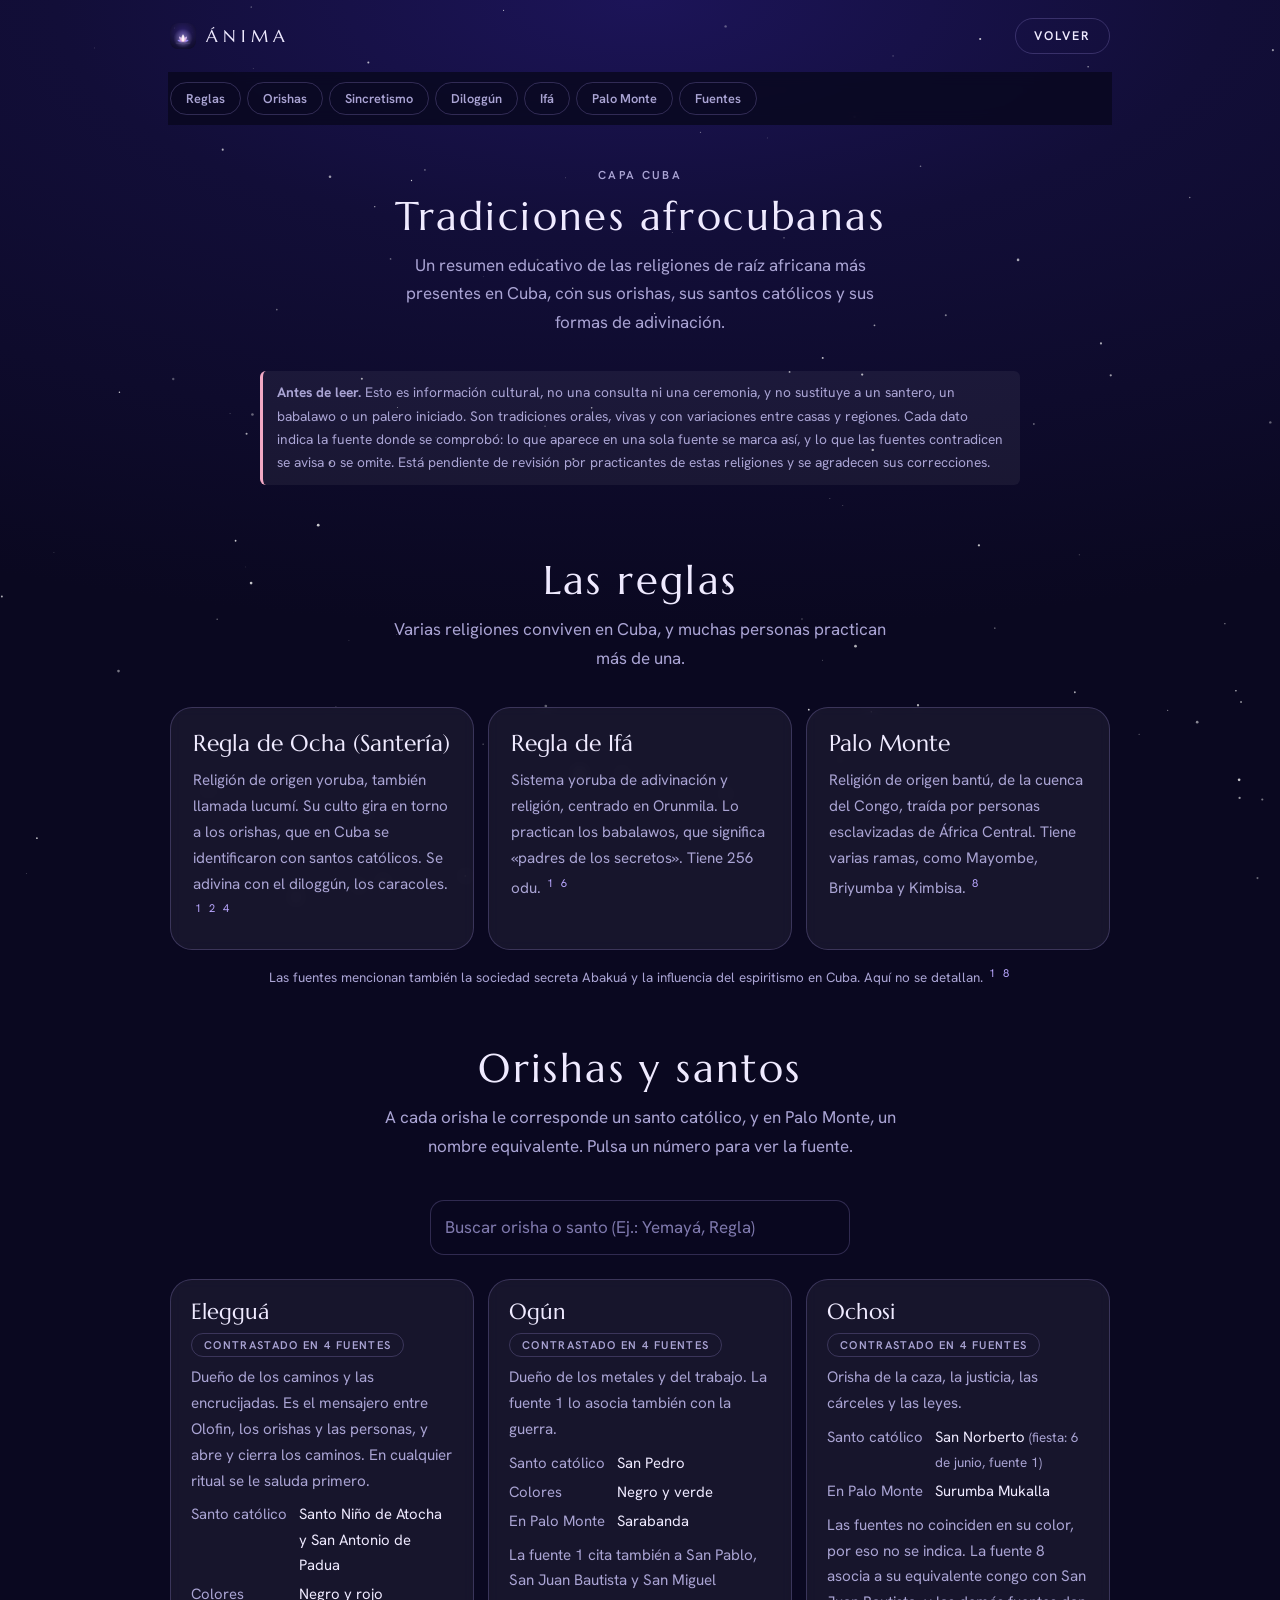
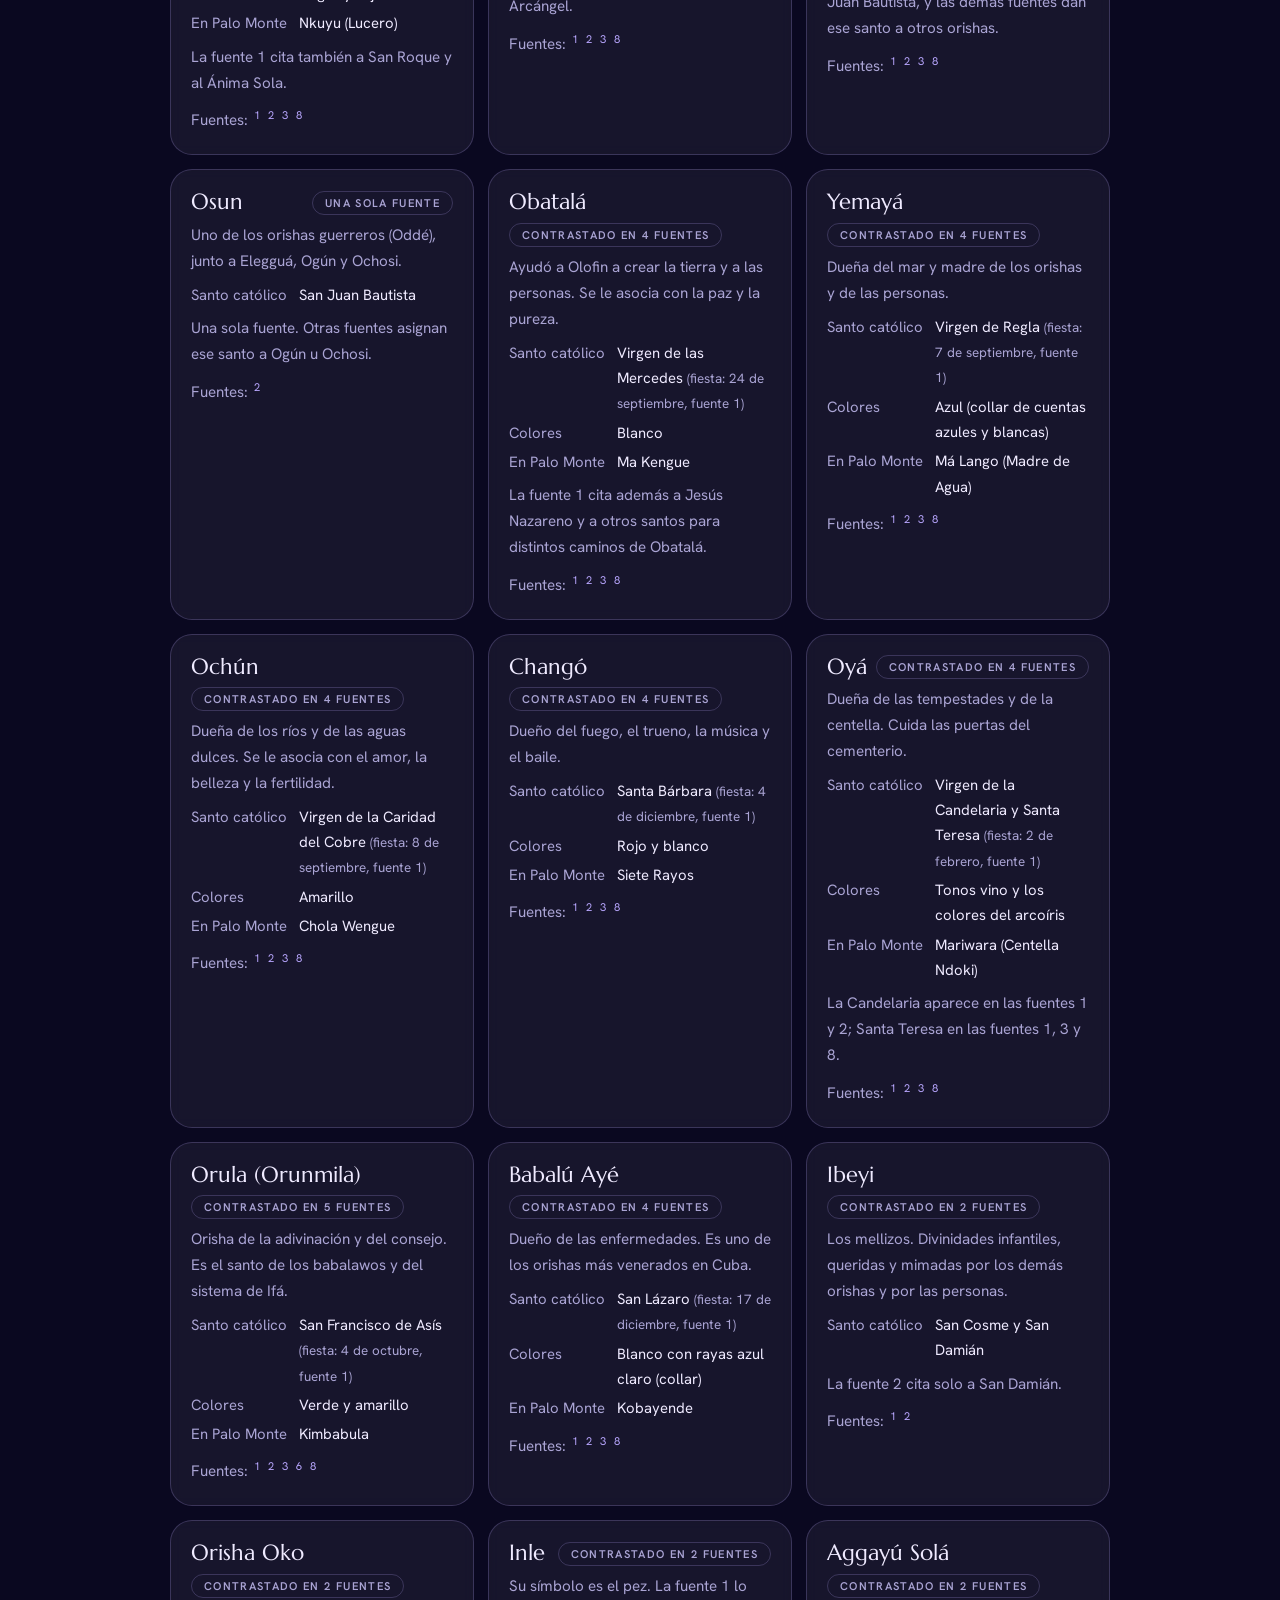
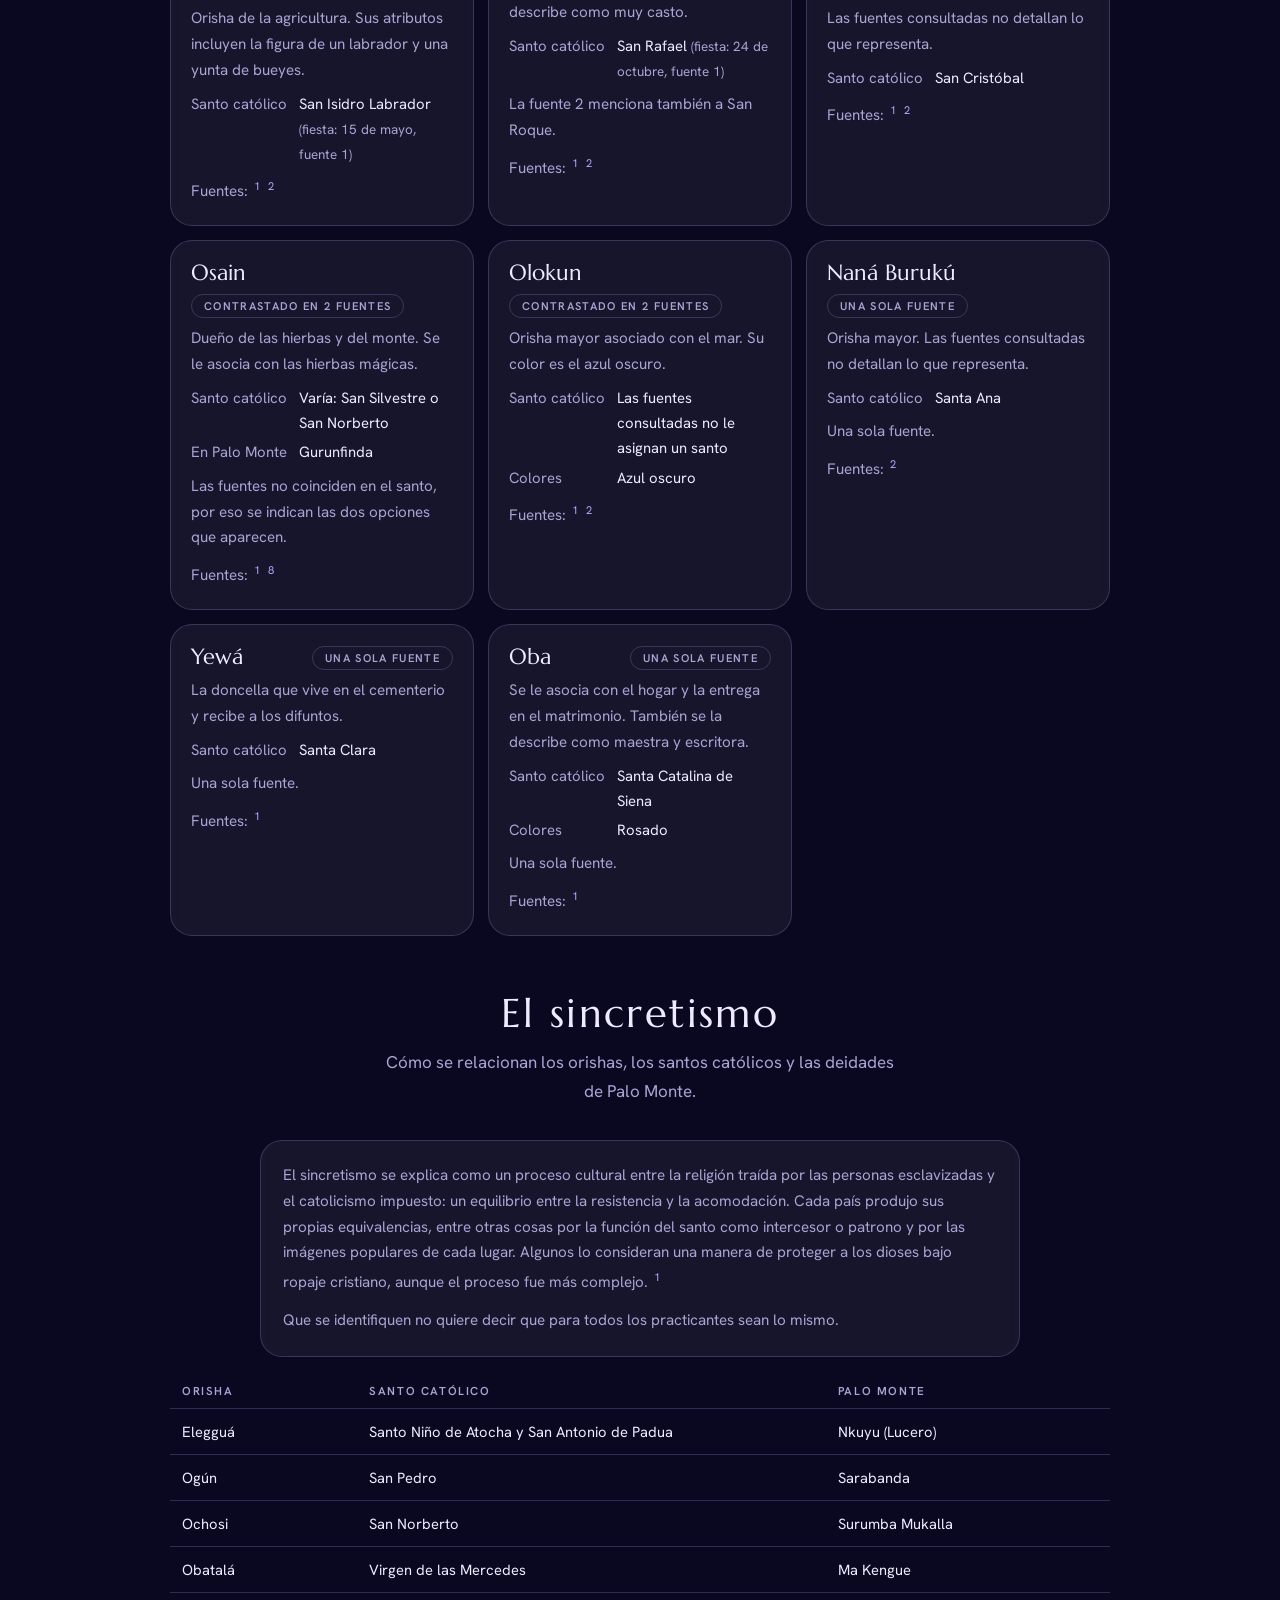
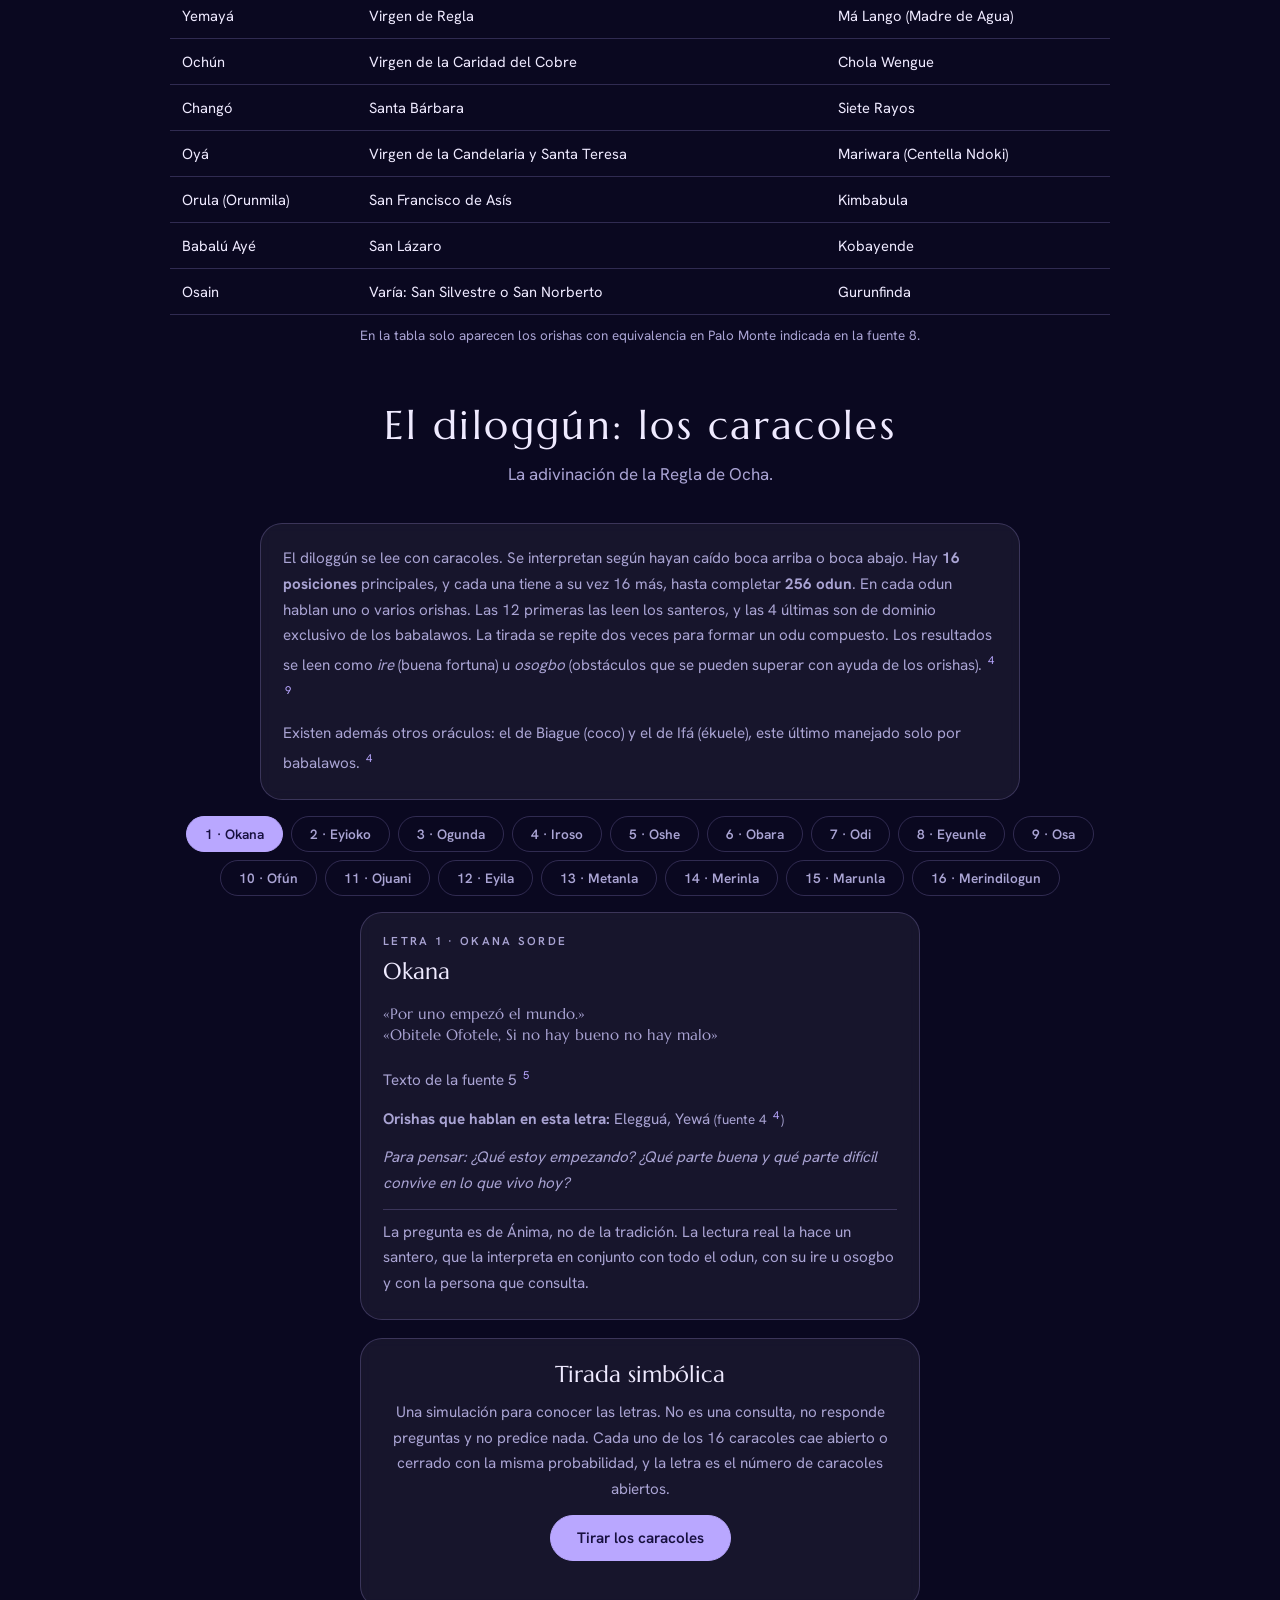
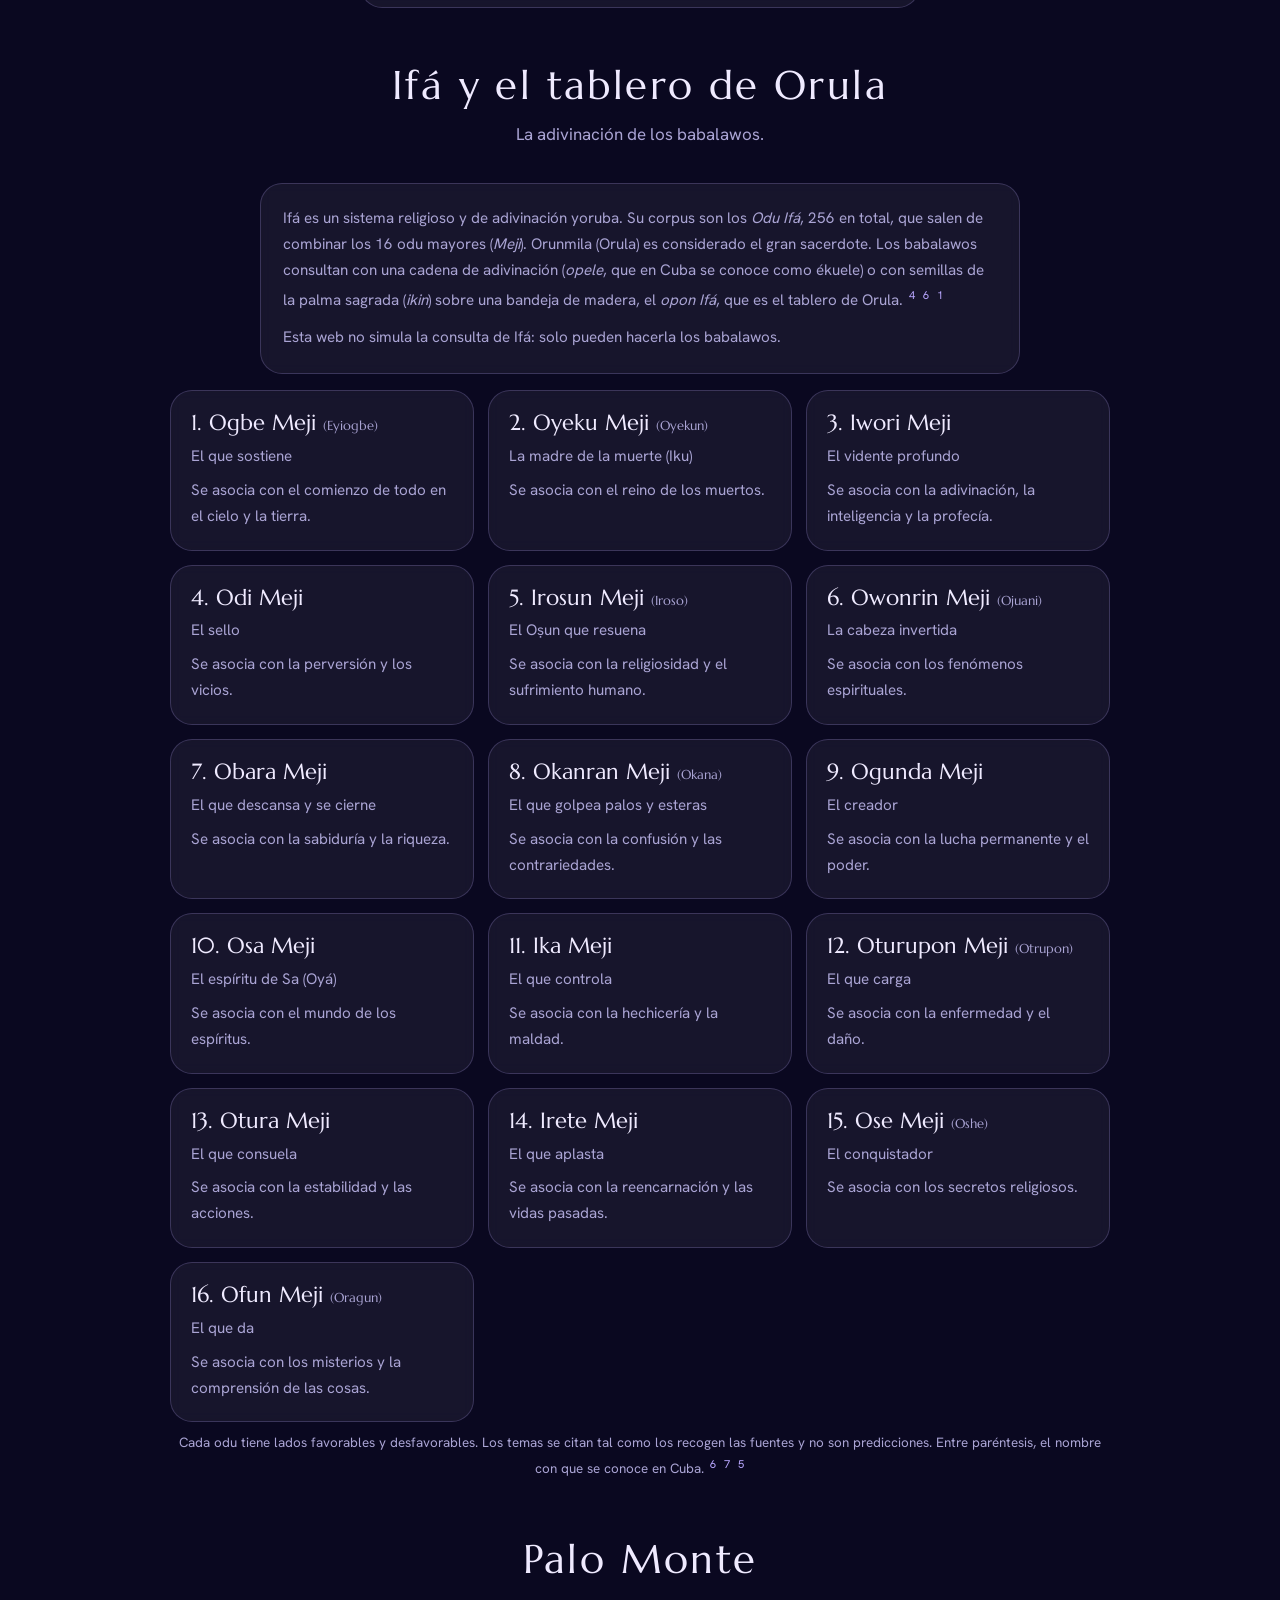
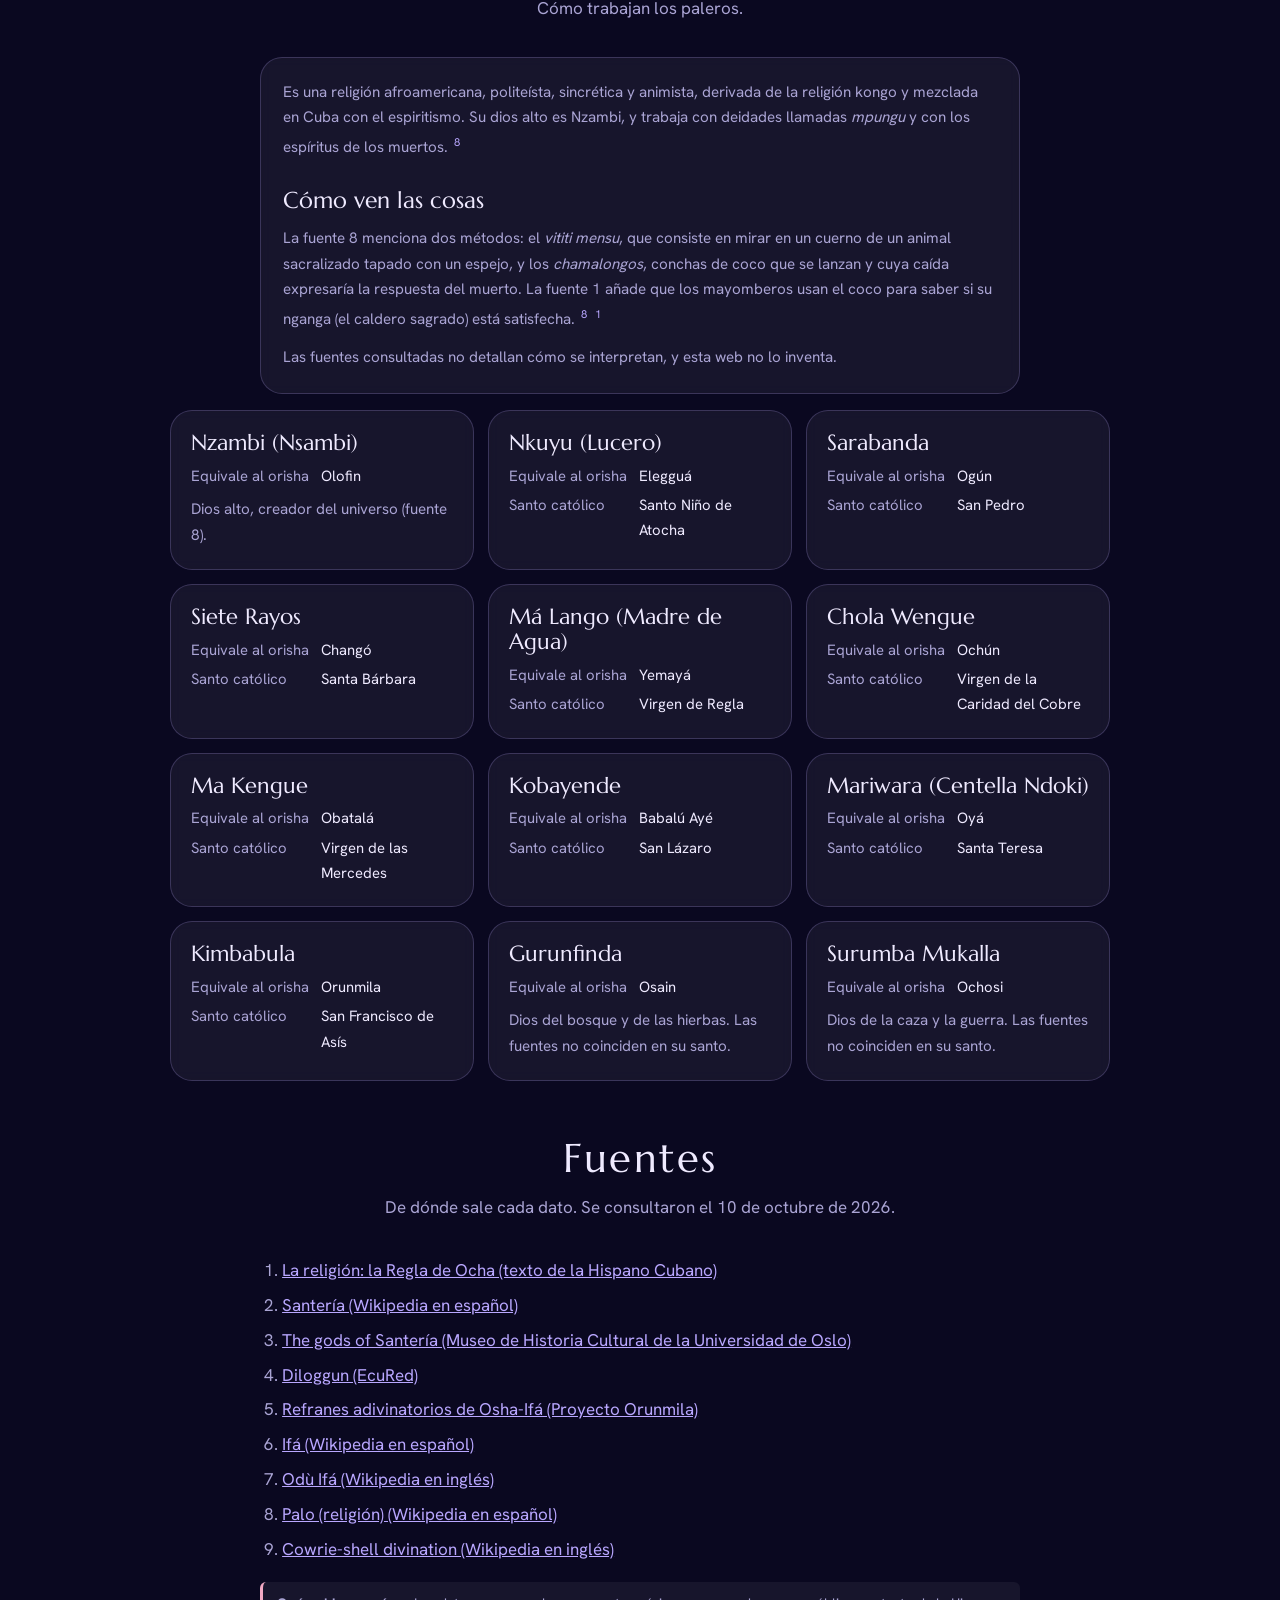
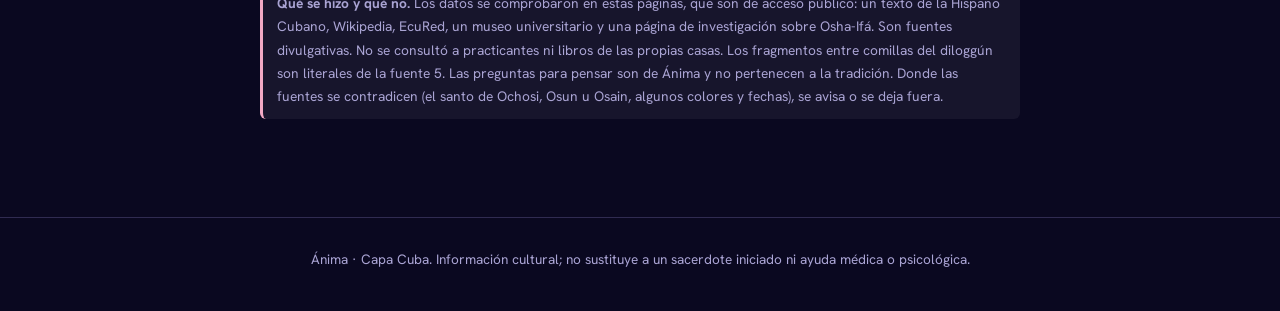
==== cuba/index.html @ ab59811b "Capa Cuba (tradiciones afrocubanas), I Ching y arboles celtas Capa Cuba en /cuba/ con interruptor en" ====
<!DOCTYPE html>
<html lang="es">
<head>
<meta charset="utf-8">
<meta name="viewport" content="width=device-width,initial-scale=1,viewport-fit=cover">
<title>Cuba · tradiciones afrocubanas · Ánima</title>
<meta name="description" content="Orishas, santos, sincretismo y formas de adivinación de la Regla de Ocha, Ifá y Palo Monte, con la fuente de cada dato.">
<meta name="robots" content="noindex">
<link rel="canonical" href="https://vantlygo.com/cuba/">
<meta name="theme-color" content="#0a0820">
<link rel="manifest" href="/manifest.webmanifest">
<link rel="icon" type="image/png" href="/icons/favicon-32.png">
<link rel="apple-touch-icon" href="/icons/apple-touch-icon.png">
<link rel="preload" href="/fuentes/Marcellus-400.woff2" as="font" type="font/woff2" crossorigin>
<link rel="stylesheet" href="/estilo.css">
</head>
<body class="pagina-articulo pagina-cuba">
<canvas class="estrellas" id="estrellas" aria-hidden="true"></canvas>
<header class="cab"><div class="ancho">
  <a class="marca" href="/"><img src="/icons/favicon-32.png" alt="" width="26" height="26">Ánima</a>
  <a class="btn-menu" href="/" style="text-decoration:none">Volver</a>
</div></header>
<main class="ancho" id="cuba"></main>
<footer><div class="ancho">Ánima · Capa Cuba. Información cultural; no sustituye a un sacerdote iniciado ni ayuda médica o psicológica.</div></footer>
<script src="/cuba-datos.js"></script>
<script src="/cuba.js"></script>
<script>
CubaApp.render(document.getElementById('cuba'));
(function(){var c=document.getElementById('estrellas'),x=c.getContext('2d');if(!x)return;var D=Math.min(devicePixelRatio||1,2),W=c.width=innerWidth*D,H=c.height=innerHeight*D,n=Math.round(innerWidth*innerHeight/11000);
 x.fillStyle='#fff';for(var i=0;i<n;i++){x.globalAlpha=.3+Math.random()*.5;x.beginPath();x.arc(Math.random()*W,Math.random()*H,(Math.random()*1.1+.3)*D,0,6.3);x.fill()}})();
if('serviceWorker' in navigator)navigator.serviceWorker.register('/sw.js').catch(function(){});
</script>
</body>
</html>
---- estilo.css ----
/* anima: noche contemplativa. Un solo mundo visual oscuro, a proposito. */
@font-face{font-family:'Marcellus';src:url('/fuentes/Marcellus-400.woff2') format('woff2');font-weight:400;font-display:swap}
@font-face{font-family:'Hanken Grotesk';src:url('/fuentes/HankenGrotesk.woff2') format('woff2');font-weight:100 900;font-display:swap}
:root{
  --noche:#0a0820;--noche2:#120e38;--noche3:#1c1458;--luz:#efeaff;--suave:#aaa4d4;
  --violeta:#b9a7ff;--rosa:#f2a9c4;--borde:rgba(185,167,255,.22);--vidrio:rgba(255,255,255,.055);
  --titulo:'Marcellus','Palatino Linotype',Palatino,Georgia,serif;
  --texto:'Hanken Grotesk',system-ui,-apple-system,'Segoe UI',Roboto,sans-serif;
  color-scheme:dark;
}
*{box-sizing:border-box}
html{scroll-behavior:smooth;-webkit-text-size-adjust:100%;background:var(--noche)}
body{margin:0;color:var(--luz);font:17px/1.7 var(--texto);background:radial-gradient(120% 70% at 50% 0%,var(--noche3) 0%,var(--noche2) 38%,var(--noche) 100%) fixed;overflow-x:hidden;min-height:100vh}
h1,h2,h3{font-family:var(--titulo);font-weight:400;line-height:1.15;margin:0}
p{margin:0}
a{color:var(--violeta)}
img,svg{max-width:100%}
:focus-visible{outline:3px solid var(--rosa);outline-offset:3px;border-radius:8px}
.estrellas{position:fixed;inset:0;z-index:0;pointer-events:none;width:100%;height:100%}
main,header,footer,.sala{position:relative;z-index:1}
.ancho{max-width:980px;margin:0 auto;padding-inline:max(20px,env(safe-area-inset-left))}
.etq{font:600 .72rem/1 var(--texto);letter-spacing:.2em;text-transform:uppercase;color:var(--suave)}

/* cabecera minima + menu a pantalla completa */
.cab{position:absolute;top:0;left:0;right:0;z-index:5;padding-top:env(safe-area-inset-top)}
.cab .ancho{display:flex;align-items:center;justify-content:space-between;padding-block:18px}
.marca{font:400 1.05rem var(--titulo);letter-spacing:.3em;text-transform:uppercase;color:var(--luz);text-decoration:none;display:flex;gap:10px;align-items:center}
.marca img{border-radius:8px}
.btn-menu{background:transparent;border:1px solid var(--borde);color:var(--luz);border-radius:999px;padding:9px 18px;font:600 .78rem var(--texto);letter-spacing:.16em;text-transform:uppercase;cursor:pointer}
.btn-menu:hover{background:var(--vidrio)}
.menu{position:fixed;inset:0;z-index:50;background:radial-gradient(100% 70% at 50% 0%,var(--noche3),var(--noche) 80%);display:flex;flex-direction:column;align-items:center;justify-content:center;gap:6px;padding:24px;opacity:0;visibility:hidden;transition:opacity .4s,visibility .4s}
.menu.abierto{opacity:1;visibility:visible}
.menu a{font:400 clamp(1.7rem,6vw,2.6rem) var(--titulo);letter-spacing:.14em;text-transform:uppercase;text-decoration:none;color:var(--luz);padding:8px 14px;transition:color .2s,letter-spacing .3s}
.menu a:hover{color:var(--rosa);letter-spacing:.2em}
.cerrar{position:absolute;top:calc(18px + env(safe-area-inset-top));right:20px}

/* portada */
.hero{position:relative;min-height:100svh;display:flex;flex-direction:column;align-items:center;justify-content:center;text-align:center;gap:18px;padding:90px 20px 60px}
.mandala{width:min(380px,78vw);aspect-ratio:1;filter:drop-shadow(0 0 30px rgba(185,167,255,.25))}
.mandala .g1{animation:gira 120s linear infinite;transform-origin:0 0}
.mandala .g2{animation:gira 80s linear infinite reverse;transform-origin:0 0}
@keyframes gira{to{transform:rotate(360deg)}}
.hero h1{font-size:clamp(2.4rem,9vw,4.4rem);letter-spacing:.26em;text-transform:uppercase;margin-right:-.26em}
.hero p{color:var(--suave);max-width:36ch;font-size:1.05rem}
.botones{display:flex;gap:12px;flex-wrap:wrap;justify-content:center;margin-top:6px}
.boton{display:inline-flex;align-items:center;justify-content:center;gap:8px;border:1px solid var(--violeta);background:transparent;color:var(--luz);padding:12px 26px;border-radius:999px;font:600 .95rem var(--texto);cursor:pointer;text-decoration:none;transition:background .2s,transform .2s,box-shadow .2s}
.boton:hover{background:rgba(185,167,255,.14);transform:translateY(-2px)}
.boton.lleno{background:var(--violeta);color:#17103f}
.boton.lleno:hover{background:#cbbcff;box-shadow:0 8px 30px rgba(185,167,255,.35)}
.boton:disabled{opacity:.5;cursor:default;transform:none}
.baja{position:absolute;bottom:22px;left:50%;transform:translateX(-50%);color:var(--suave);font-size:.75rem;letter-spacing:.2em;text-transform:uppercase;text-decoration:none}

section{padding:64px 0}
.enc{text-align:center;margin-bottom:34px;display:flex;flex-direction:column;gap:12px;align-items:center}
.enc h2{font-size:clamp(1.7rem,5vw,2.5rem);letter-spacing:.06em}
.enc p{color:var(--suave);max-width:52ch}
.vidrio{background:var(--vidrio);border:1px solid var(--borde);border-radius:22px;backdrop-filter:blur(6px);-webkit-backdrop-filter:blur(6px)}

/* hoy */
.hoy{display:grid;grid-template-columns:repeat(3,minmax(0,1fr));gap:14px}
@media(max-width:820px){.hoy{grid-template-columns:minmax(0,1fr)}}
.tile{padding:22px;display:flex;flex-direction:column;gap:12px;min-width:0}
.tile h3{font-size:1.45rem}
.tile p{color:var(--suave);font-size:.95rem}
.luna-fila{display:flex;align-items:center;gap:16px}
.luna-fila svg{width:64px;height:64px;flex:none}
.carta{perspective:900px}
.carta-i{background:linear-gradient(160deg,rgba(185,167,255,.2),rgba(242,169,196,.12));border:1px solid var(--borde);border-radius:16px;padding:18px;min-height:170px;display:flex;flex-direction:column;gap:8px}
.carta-i h4{margin:0;font:400 1.5rem var(--titulo);letter-spacing:.12em;text-transform:uppercase;color:var(--rosa)}
.carta-i .f{font-size:1.02rem;line-height:1.5}
.carta-i .q{font-size:.9rem;color:var(--suave);font-style:italic}
.carta-i.voltea{animation:voltea .7s ease}
@keyframes voltea{from{opacity:0;transform:rotateY(80deg)}to{opacity:1;transform:none}}
.nota{font-size:.84rem;color:var(--suave)}
input,textarea,select{width:100%;padding:12px 14px;border:1px solid var(--borde);border-radius:14px;background:rgba(10,8,32,.55);color:var(--luz);font:inherit;margin:6px 0}
input::placeholder,textarea::placeholder{color:#7f79ad}
input:focus,textarea:focus,select:focus{border-color:var(--violeta);outline:none;box-shadow:0 0 0 3px rgba(185,167,255,.2)}
label{display:block;font:600 .85rem var(--texto);color:var(--suave);margin-top:10px}

/* practicas: tiras deslizables */
.tiras{display:flex;gap:14px;overflow-x:auto;scroll-snap-type:x mandatory;padding:6px max(20px,calc((100vw - 980px)/2)) 18px;scrollbar-width:none;-webkit-overflow-scrolling:touch}
.tiras::-webkit-scrollbar{display:none}
.prac{flex:0 0 min(260px,74vw);scroll-snap-align:center;padding:24px;display:flex;flex-direction:column;gap:12px;text-align:left;cursor:pointer;color:inherit;font:inherit;transition:transform .25s,border-color .25s,background .25s}
.prac:hover{transform:translateY(-6px);border-color:var(--violeta);background:rgba(185,167,255,.1)}
.prac svg{width:46px;height:46px;stroke:var(--violeta);fill:none;stroke-width:1.4;stroke-linecap:round;stroke-linejoin:round}
.prac h3{font-size:1.4rem;letter-spacing:.06em}
.prac p{color:var(--suave);font-size:.93rem}
.prac .dur{margin-top:auto;font:600 .72rem var(--texto);letter-spacing:.16em;text-transform:uppercase;color:var(--rosa)}

/* sala (practica a pantalla completa) */
.sala{position:fixed;inset:0;z-index:60;background:radial-gradient(100% 80% at 50% 20%,var(--noche3),var(--noche) 85%);overflow-y:auto;opacity:0;visibility:hidden;transition:opacity .45s,visibility .45s;padding:calc(70px + env(safe-area-inset-top)) 20px calc(40px + env(safe-area-inset-bottom))}
.sala.abierta{opacity:1;visibility:visible}
.sala .panel{max-width:560px;margin:0 auto;text-align:center;display:flex;flex-direction:column;align-items:center;gap:14px}
.sala .panel[hidden]{display:none}
.sala h2{font-size:clamp(1.8rem,6vw,2.5rem);letter-spacing:.1em;text-transform:uppercase}
.sala .panel>p{color:var(--suave)}
.sala label{text-align:left;align-self:stretch}
.sala textarea,.sala input{text-align:left}
.selector{display:flex;gap:8px;flex-wrap:wrap;justify-content:center}
.chip{border:1px solid var(--borde);background:transparent;color:var(--suave);border-radius:999px;padding:8px 18px;font:600 .85rem var(--texto);cursor:pointer}
.chip[aria-pressed="true"]{background:var(--violeta);border-color:var(--violeta);color:#17103f}
.loto{position:relative;width:min(280px,66vw);aspect-ratio:1;display:grid;place-items:center}
.loto svg{position:absolute;inset:0;width:100%;height:100%;transition:transform 4s ease-in-out;filter:drop-shadow(0 0 28px rgba(185,167,255,.4))}
.loto b{position:absolute;left:0;right:0;bottom:2%;text-align:center;font:400 1.3rem var(--titulo);letter-spacing:.22em;text-transform:uppercase;color:var(--luz)}
.reloj{font:400 clamp(3rem,14vw,4.6rem) var(--titulo);letter-spacing:.06em;font-variant-numeric:tabular-nums}
.suelta{position:relative;width:100%;min-height:140px}
.suelta.soltando textarea::placeholder{color:transparent}
.suelta .vuela{position:absolute;inset:0;padding:12px 14px;border-radius:14px;text-align:left;white-space:pre-wrap;word-break:break-word;pointer-events:none;color:var(--luz);animation:disuelve 5s ease-in forwards}
@keyframes disuelve{0%{opacity:1;transform:none;filter:blur(0)}100%{opacity:0;transform:translateY(-90px) scale(1.04);filter:blur(14px)}}

/* lecturas */
.lec-aviso{max-width:760px;margin:0 auto 22px;font-size:.92rem}
.lec-form{max-width:560px;margin:0 auto 30px}
.lec-form label{margin-top:12px}
.lec-check{display:flex!important;align-items:center;gap:10px;color:var(--luz)!important;font-weight:400!important;margin:16px 0 4px}
.lec-check input{width:auto;margin:0;accent-color:var(--violeta)}
.lec-palma{margin-top:14px;border:1px solid var(--borde);border-radius:14px;padding:12px 16px}
.lec-palma summary{cursor:pointer;font-weight:600;color:var(--violeta)}
.lec-resumen{text-align:center;margin-bottom:10px}
.lec-resumen h3{font-size:1.7rem;margin-bottom:12px}
.lec-cuerpo{align-items:start;display:grid;grid-template-columns:repeat(auto-fill,minmax(300px,1fr));gap:16px;margin-top:18px}
.lec-card,.lec-coin{padding:22px;display:flex;flex-direction:column;gap:10px;min-width:0}
.lec-card header{display:flex;gap:14px;align-items:center}
.lec-simb{width:46px;height:46px;border-radius:50%;border:1px solid var(--borde);display:grid;place-items:center;font:400 1.4rem var(--titulo);color:var(--rosa);flex:none}
.lec-card h4{margin:0;font:400 1.25rem var(--titulo);letter-spacing:.04em}
.lec-card small{color:var(--suave);font-size:.75rem;letter-spacing:.04em}
.lec-item b{display:block;font-weight:600;color:var(--luz)}
.lec-item p{color:var(--suave);font-size:.95rem}
.lec-q{color:var(--rosa);font-size:.92rem;font-style:italic}
.lec-nota{color:var(--suave);font-size:.8rem;border-top:1px solid var(--borde);padding-top:10px}
.lec-coin{grid-column:1/-1}
.lec-coin h3{font-size:1.4rem}
.lec-coin ul{margin:0;padding-left:1.1em;color:var(--suave)}
.lec-coin li b{color:var(--luz)}

/* tradiciones */
.trad{display:flex;flex-direction:column;gap:10px;max-width:720px;margin:0 auto}
.trad details{padding:0}
.trad summary{cursor:pointer;list-style:none;padding:18px 22px;display:flex;justify-content:space-between;align-items:center;gap:12px;font:400 1.3rem var(--titulo);letter-spacing:.05em}
.trad summary::-webkit-details-marker{display:none}
.trad summary::after{content:"+";color:var(--violeta);font:300 1.6rem var(--texto);transition:transform .3s}
.trad details[open] summary::after{transform:rotate(45deg)}
.trad summary small{display:block;font:600 .7rem var(--texto);letter-spacing:.16em;text-transform:uppercase;color:var(--rosa);margin-top:2px}
.trad .c{padding:0 22px 20px;color:var(--suave);display:flex;flex-direction:column;gap:10px}

/* biblioteca */
.lista{max-width:760px;margin:0 auto}
.lista a{display:grid;grid-template-columns:1fr auto;gap:2px 16px;padding:20px 6px;border-top:1px solid var(--borde);text-decoration:none;color:var(--luz);transition:padding .25s,background .25s}
.lista a:last-child{border-bottom:1px solid var(--borde)}
.lista a:hover{padding-left:16px;background:var(--vidrio)}
.lista h3{font-size:1.35rem;letter-spacing:.03em}
.lista .m{font:600 .72rem var(--texto);letter-spacing:.14em;text-transform:uppercase;color:var(--rosa);align-self:center;white-space:nowrap}
.lista p{grid-column:1/-1;color:var(--suave);font-size:.95rem}
.borr{color:#f3d4a8}

/* velas */
.velas{display:grid;grid-template-columns:repeat(auto-fill,minmax(210px,1fr));gap:16px;margin-top:26px}
.vela{padding:18px;display:flex;flex-direction:column;align-items:center;gap:8px;text-align:center}
.llama{width:14px;height:24px;border-radius:50% 50% 50% 50%/65% 65% 35% 35%;background:radial-gradient(circle at 50% 70%,#fff,#ffe1ef 40%,#f2a9c4);box-shadow:0 0 18px 6px rgba(242,169,196,.45);animation:parpadea 3s ease-in-out infinite}
.cera{width:14px;height:34px;background:linear-gradient(#efeaff,#aaa4d4);border-radius:3px}
@keyframes parpadea{0%,100%{transform:scale(1) rotate(-1deg)}50%{transform:scale(1.08,.94) rotate(1.5deg)}}
.vela p{font-size:.95rem}
.vela small{color:var(--suave);font-size:.75rem}

/* mi practica */
.practica{display:grid;grid-template-columns:minmax(0,1fr);gap:16px;max-width:760px;margin:0 auto}
.habito{display:flex;justify-content:space-between;align-items:center;gap:12px;padding:16px 0;border-bottom:1px solid var(--borde)}
.habito:last-child{border:0}
.habito .n{font-weight:600}
.lunas{display:flex;gap:5px;margin-top:8px}
.lunas i{width:12px;height:12px;border-radius:50%;border:1px solid var(--violeta);display:block}
.lunas i.si{background:var(--luz);border-color:var(--luz);box-shadow:0 0 8px rgba(239,234,255,.6)}
.racha{font:600 .78rem var(--texto);color:var(--rosa);letter-spacing:.06em}
.check{width:46px;height:46px;flex:none;border-radius:50%;border:1.5px solid var(--borde);background:transparent;color:transparent;cursor:pointer;font-size:1.2rem}
.check.hecho{background:var(--violeta);border-color:var(--violeta);color:#17103f}
.quitar{border:0;background:transparent;color:var(--suave);cursor:pointer;padding:10px}
.fila{display:flex;gap:8px}.fila input{margin:0}
.entrada{padding:12px 0;border-bottom:1px solid var(--borde)}
.entrada:last-child{border:0}.entrada small{color:var(--suave)}
.aviso{font-size:.86rem;color:var(--suave);border-left:3px solid var(--rosa);padding:10px 14px;border-radius:6px;background:var(--vidrio);margin:18px auto;max-width:760px}
.oculto{display:none!important}
.instalar{text-align:center;padding:36px 22px;max-width:760px;margin:0 auto}
.instalar img{border-radius:22px;box-shadow:0 0 40px rgba(185,167,255,.3);margin-bottom:10px}
.pasos{display:grid;grid-template-columns:repeat(auto-fit,minmax(230px,1fr));gap:12px;margin-top:20px;text-align:left}
.pasos div{padding:16px 18px;border:1px solid var(--borde);border-radius:16px}
.pasos h3{font-size:1.1rem;margin-bottom:6px}
.pasos p{color:var(--suave);font-size:.92rem}
footer{border-top:1px solid var(--borde);padding:30px 0 40px;text-align:center;color:var(--suave);font-size:.85rem}

/* articulo */
.pagina-articulo .cab{position:relative}
.lectura{max-width:680px;margin:0 auto;padding:30px 20px 80px;font-size:1.12rem;position:relative;z-index:1}
.lectura h1{font-size:clamp(1.9rem,6vw,2.7rem);margin:.5em 0 .3em;letter-spacing:.02em}
.lectura h2{font-size:1.5rem;margin:1.6em 0 .4em;color:var(--rosa);letter-spacing:.04em}
.entradilla{font:italic 1.2rem/1.55 var(--titulo);color:var(--suave)}
.volver{font:600 .78rem var(--texto);letter-spacing:.14em;text-transform:uppercase;text-decoration:none}
.etiqueta{display:inline-block;font:600 .7rem var(--texto);letter-spacing:.12em;text-transform:uppercase;padding:4px 12px;border-radius:999px;border:1px solid var(--borde);color:var(--suave)}
.acciones{display:flex;gap:10px;flex-wrap:wrap;margin-top:36px}

.aparece{opacity:0;transform:translateY(20px);transition:opacity .9s ease,transform .9s ease}
.aparece.visto{opacity:1;transform:none}
@media(prefers-reduced-motion:reduce){*{animation:none!important;transition:none!important}.aparece{opacity:1;transform:none}html{scroll-behavior:auto}}

/* capa cuba */
.pagina-cuba main{padding-bottom:70px;position:relative;z-index:1}
.cuba-nav{position:sticky;top:0;z-index:4;display:flex;gap:6px;overflow-x:auto;padding:10px 2px;margin:0 -2px;background:color-mix(in srgb,var(--noche) 88%,transparent);backdrop-filter:blur(8px);-webkit-backdrop-filter:blur(8px);scrollbar-width:none}
.cuba-nav::-webkit-scrollbar{display:none}
.cuba-nav a{flex:none;border:1px solid var(--borde);border-radius:999px;padding:7px 15px;text-decoration:none;color:var(--suave);font:600 .8rem var(--texto)}
.cuba-nav a:hover{color:var(--luz);border-color:var(--violeta)}
.cuba-sec{padding:44px 0 10px;scroll-margin-top:60px}
.cuba-grid{display:grid;grid-template-columns:repeat(auto-fill,minmax(270px,1fr));gap:14px}
.cuba-card{padding:20px;display:flex;flex-direction:column;gap:8px;min-width:0}
.cuba-card header{display:flex;justify-content:space-between;align-items:center;gap:8px;flex-wrap:wrap}
.cuba-card h3{font-size:1.35rem}
.cuba-card dl{margin:0;display:grid;grid-template-columns:auto 1fr;gap:4px 12px;font-size:.93rem}
.cuba-card dt{color:var(--suave)}
.cuba-card dd{margin:0}
.cuba-buscar{max-width:420px;margin:0 auto 18px}
.cuba-tabla{width:100%;border-collapse:collapse;font-size:.92rem;min-width:560px}
.cuba-tabla th,.cuba-tabla td{text-align:left;padding:10px 12px;border-bottom:1px solid var(--borde)}
.cuba-tabla th{font:600 .72rem var(--texto);letter-spacing:.14em;text-transform:uppercase;color:var(--suave)}
.tabla-scroll{overflow-x:auto;max-width:100%}
.cuba-letra{max-width:560px;margin:16px auto}
.cuba-frase{font:400 1.3rem/1.4 var(--titulo);color:var(--rosa);margin:6px 0}
.cuba-tirada{max-width:560px;margin:18px auto 0;text-align:center;display:flex;flex-direction:column;gap:12px;align-items:center}
.cuba-conchas{display:flex;flex-wrap:wrap;gap:8px;justify-content:center;max-width:320px}
.cuba-conchas p{flex-basis:100%}
.cuba-conchas i{width:26px;height:34px;border-radius:50%;display:block;border:1.5px solid var(--violeta)}
.cuba-conchas i.abierto{background:radial-gradient(ellipse at 50% 50%,#2a1f6b 0 18%,var(--luz) 20%);}
.cuba-conchas i.cerrado{background:linear-gradient(160deg,var(--luz),#b9a7ff)}
#cuba-res{width:100%;text-align:left}
.cuba-fuentes{max-width:760px;margin:0 auto 16px;color:var(--suave);padding-left:1.3em}
.cuba-fuentes li{margin:6px 0}
sup a{text-decoration:none;font-size:.7rem;padding:0 2px}
.pagina-cuba .aviso{max-width:760px}
.pagina-cuba .vidrio{min-width:0}

/* i ching */
.lec-iching{max-width:620px;margin:34px auto 0;display:flex;flex-direction:column;gap:10px}
.lec-iching h3{font-size:1.5rem}
.ic-par{display:grid;grid-template-columns:repeat(auto-fit,minmax(240px,1fr));gap:14px}
.ic-ficha{padding:18px;display:flex;flex-direction:column;align-items:center;gap:6px;text-align:center}
.ic-q{font:italic 1.1rem var(--titulo);color:var(--rosa)}
.hx{display:flex;flex-direction:column;gap:7px;width:120px;margin:8px 0}
.hx-l{position:relative;display:flex;justify-content:space-between;height:9px}
.hx-l i{display:block;height:100%;background:var(--luz);border-radius:3px;flex:1}
.hx-l.yin i{flex:0 0 44%}
.hx-l b{position:absolute;right:-22px;top:-8px;font-size:.9rem;color:var(--rosa);font-weight:400}

/* capa cuba en portada */
.capa-banner{position:fixed;left:12px;right:12px;bottom:calc(14px + env(safe-area-inset-bottom));max-width:520px;margin:0 auto;z-index:40;padding:16px 18px;display:flex;gap:10px;align-items:center;flex-wrap:wrap;justify-content:center;text-align:center;background:rgba(18,14,56,.94)}
.capa-banner p{flex-basis:100%;font-size:.92rem}
.capa-estado{margin-top:14px;font-size:.8rem;padding:8px 18px}
.cuba-teaser{max-width:760px;margin:0 auto;padding:26px;text-align:center;display:flex;flex-direction:column;gap:12px;align-items:center}
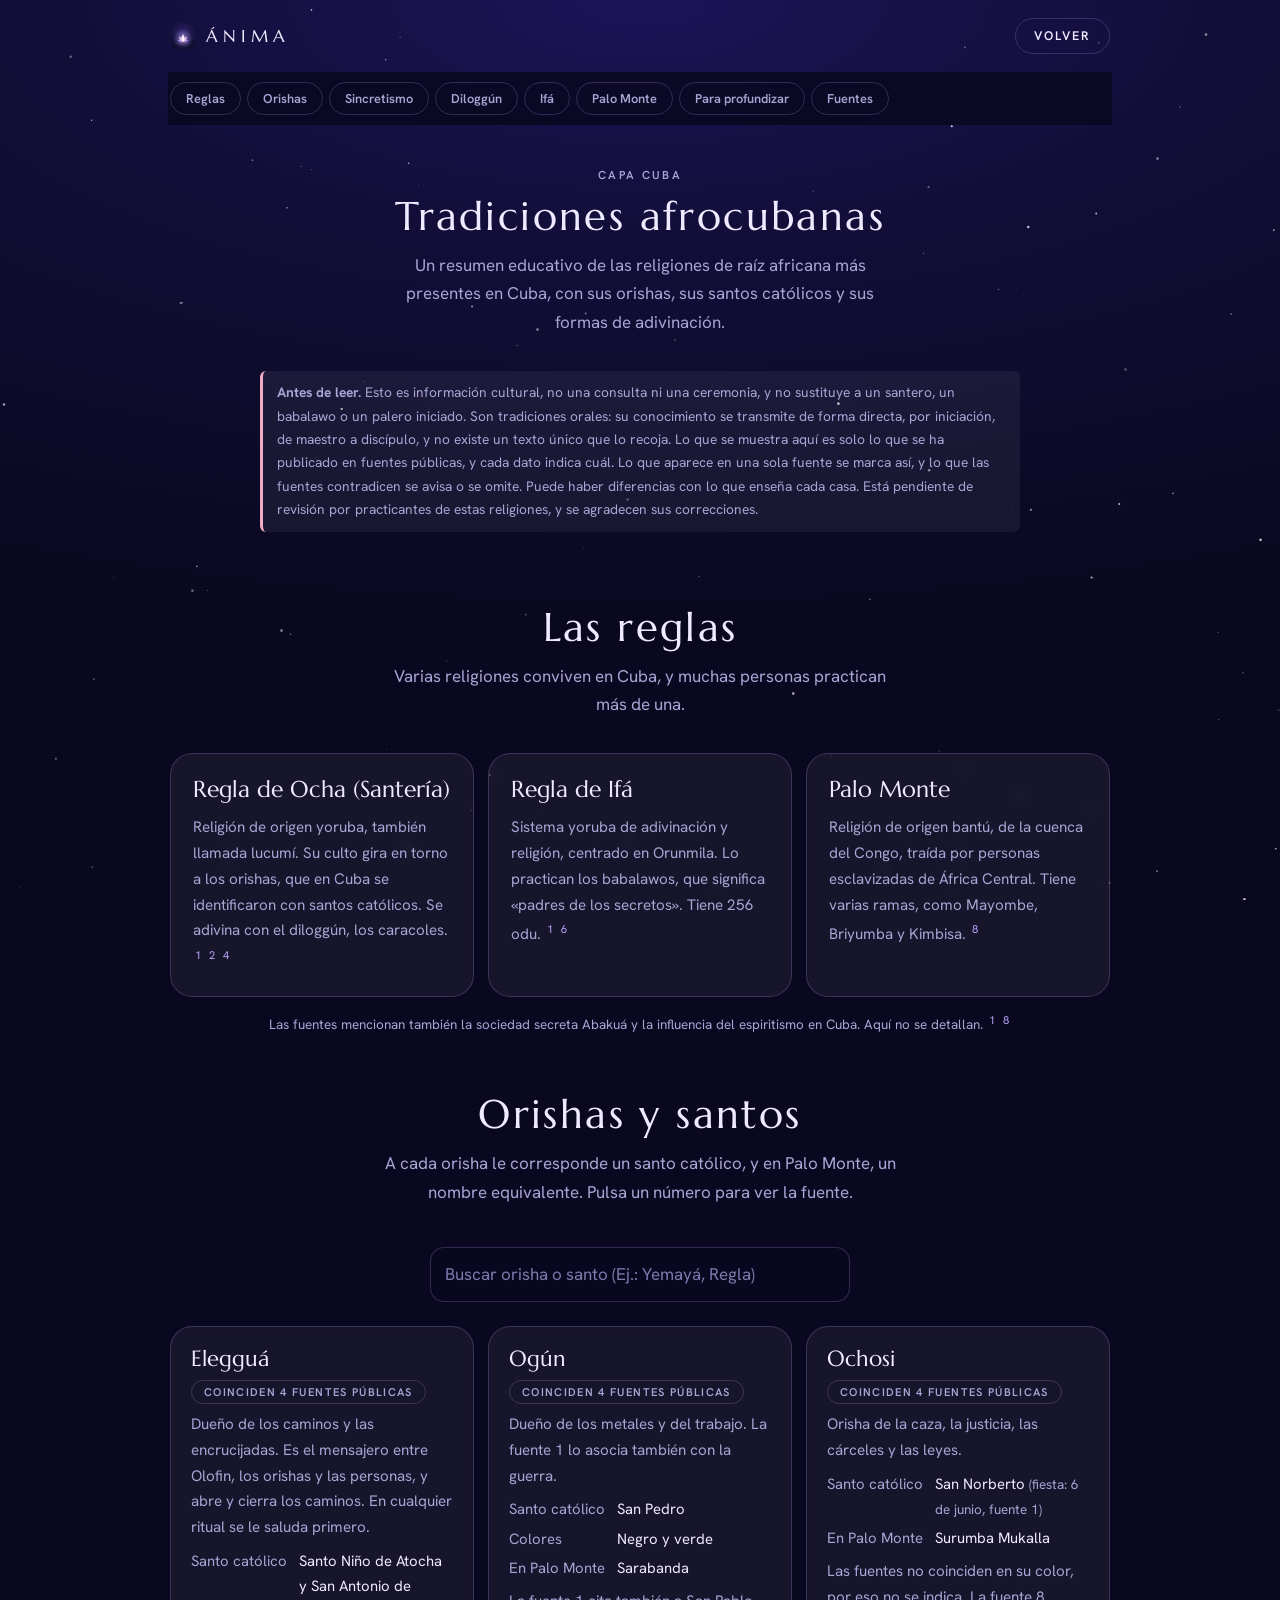
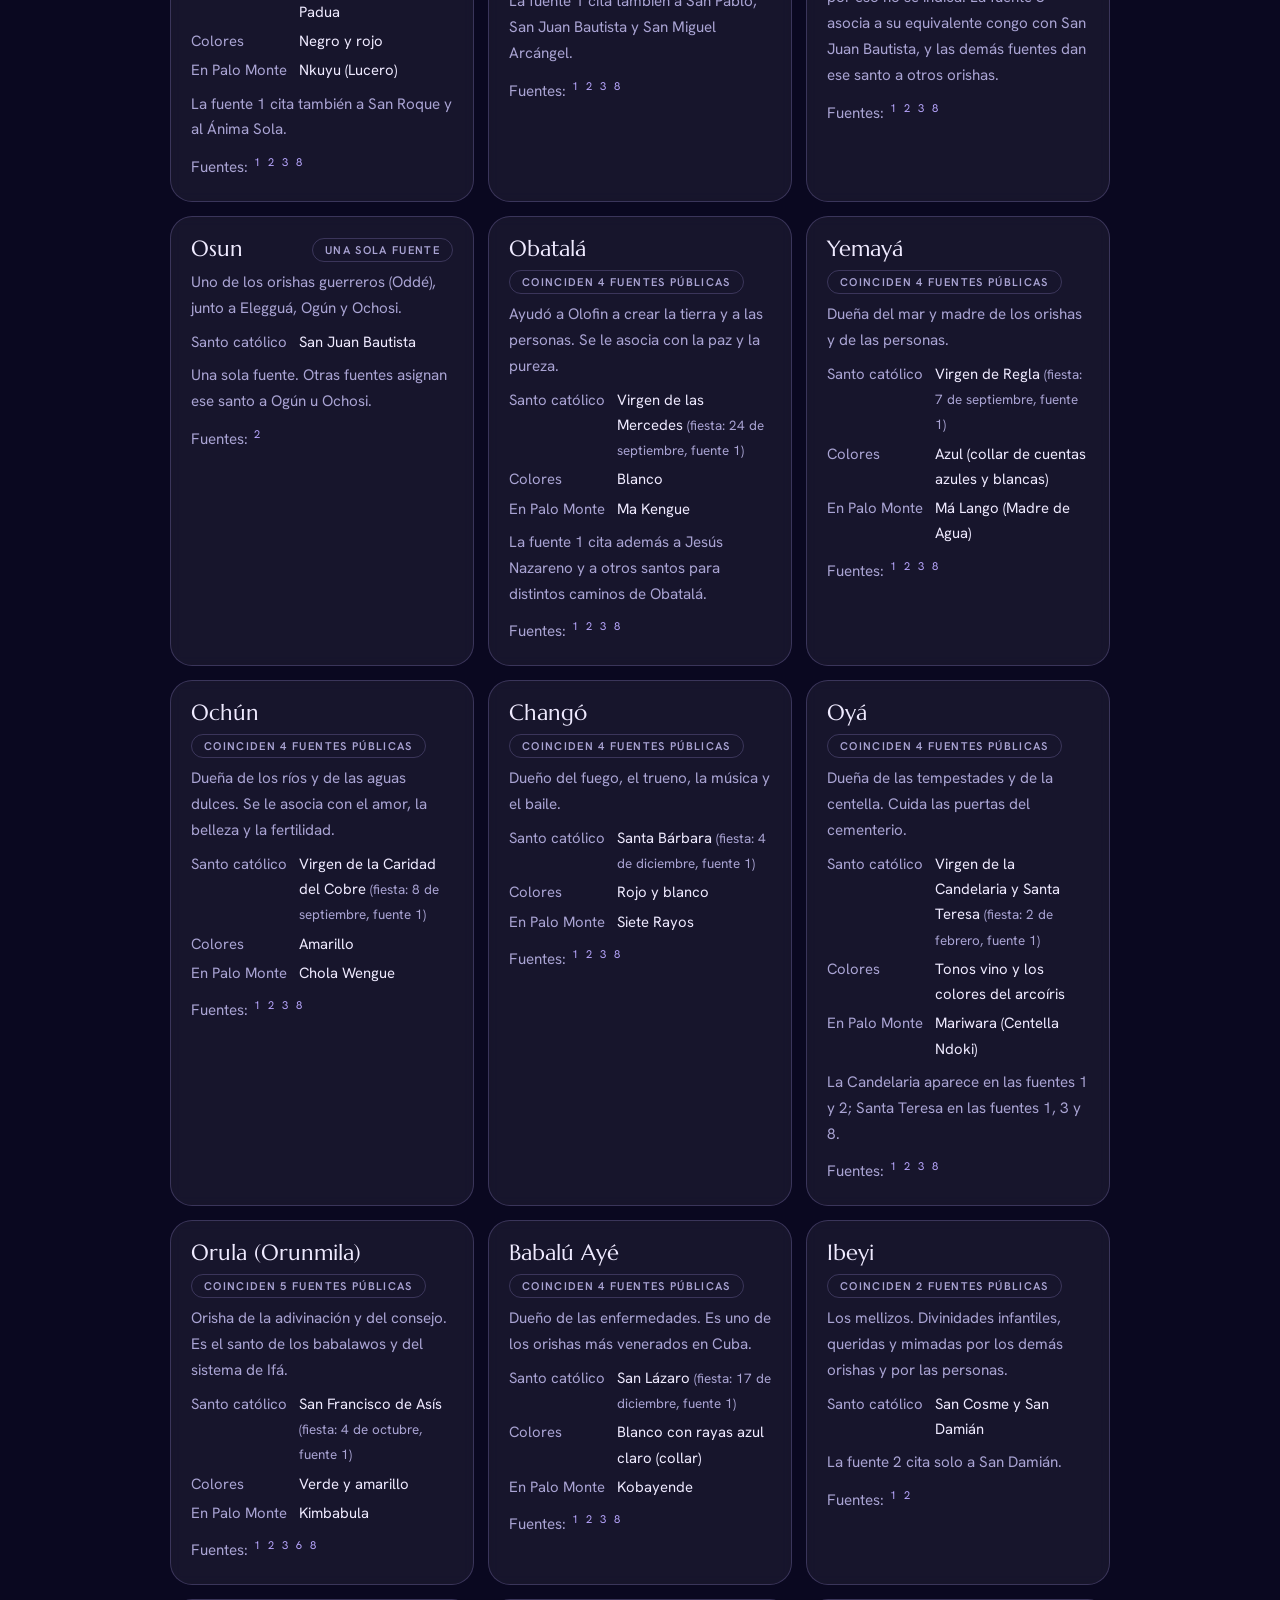
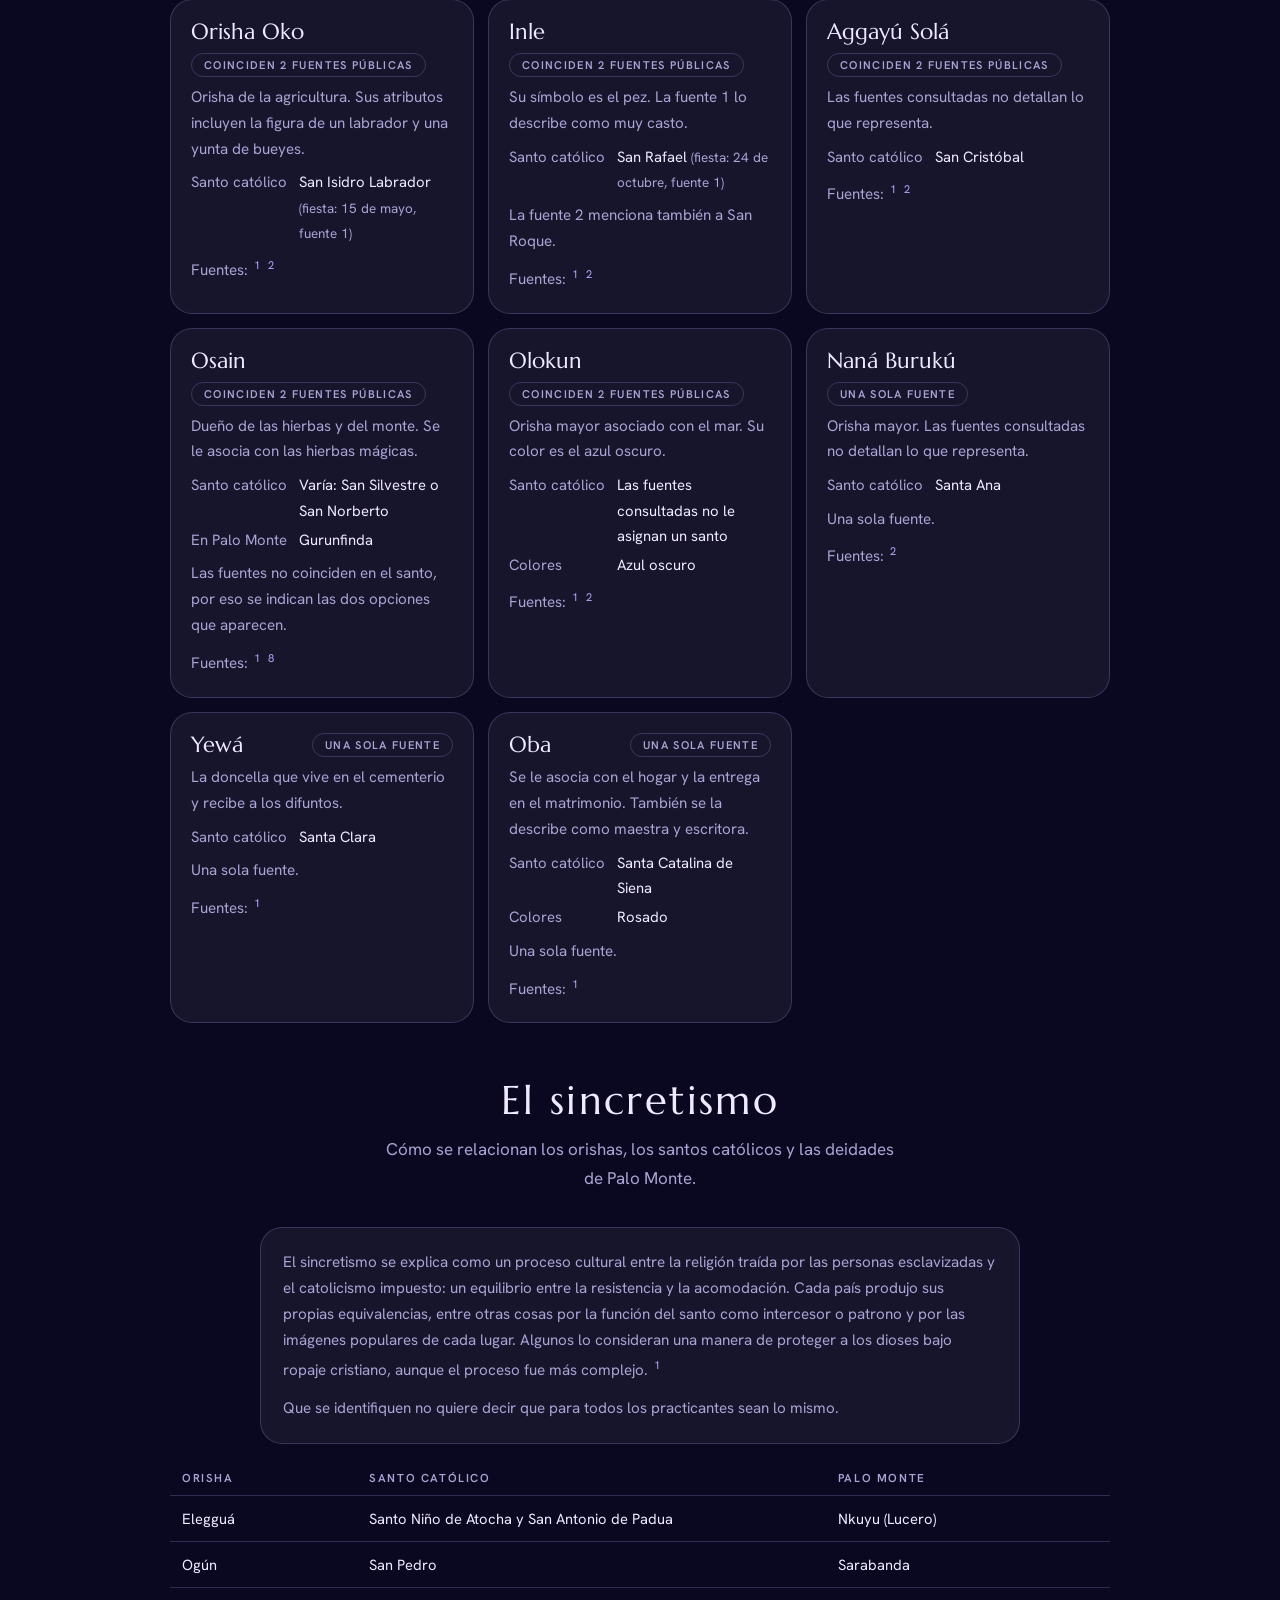
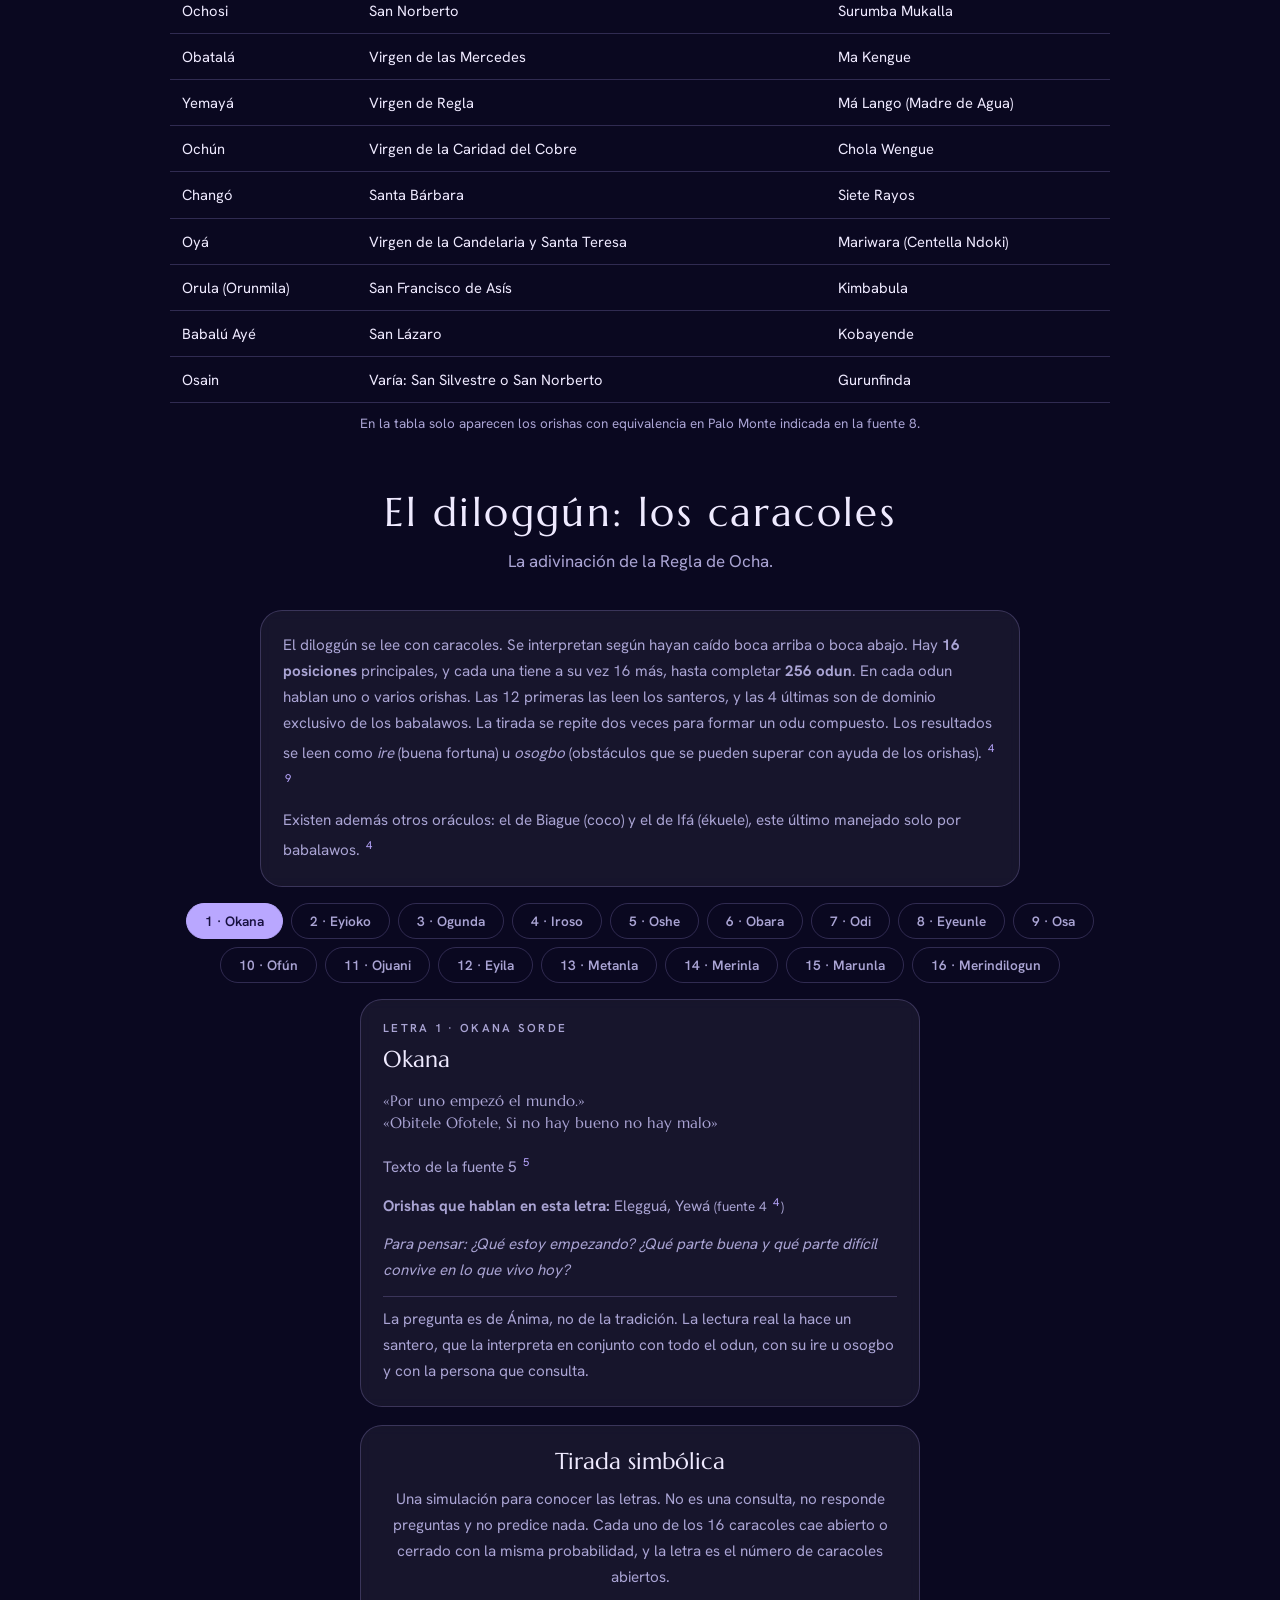
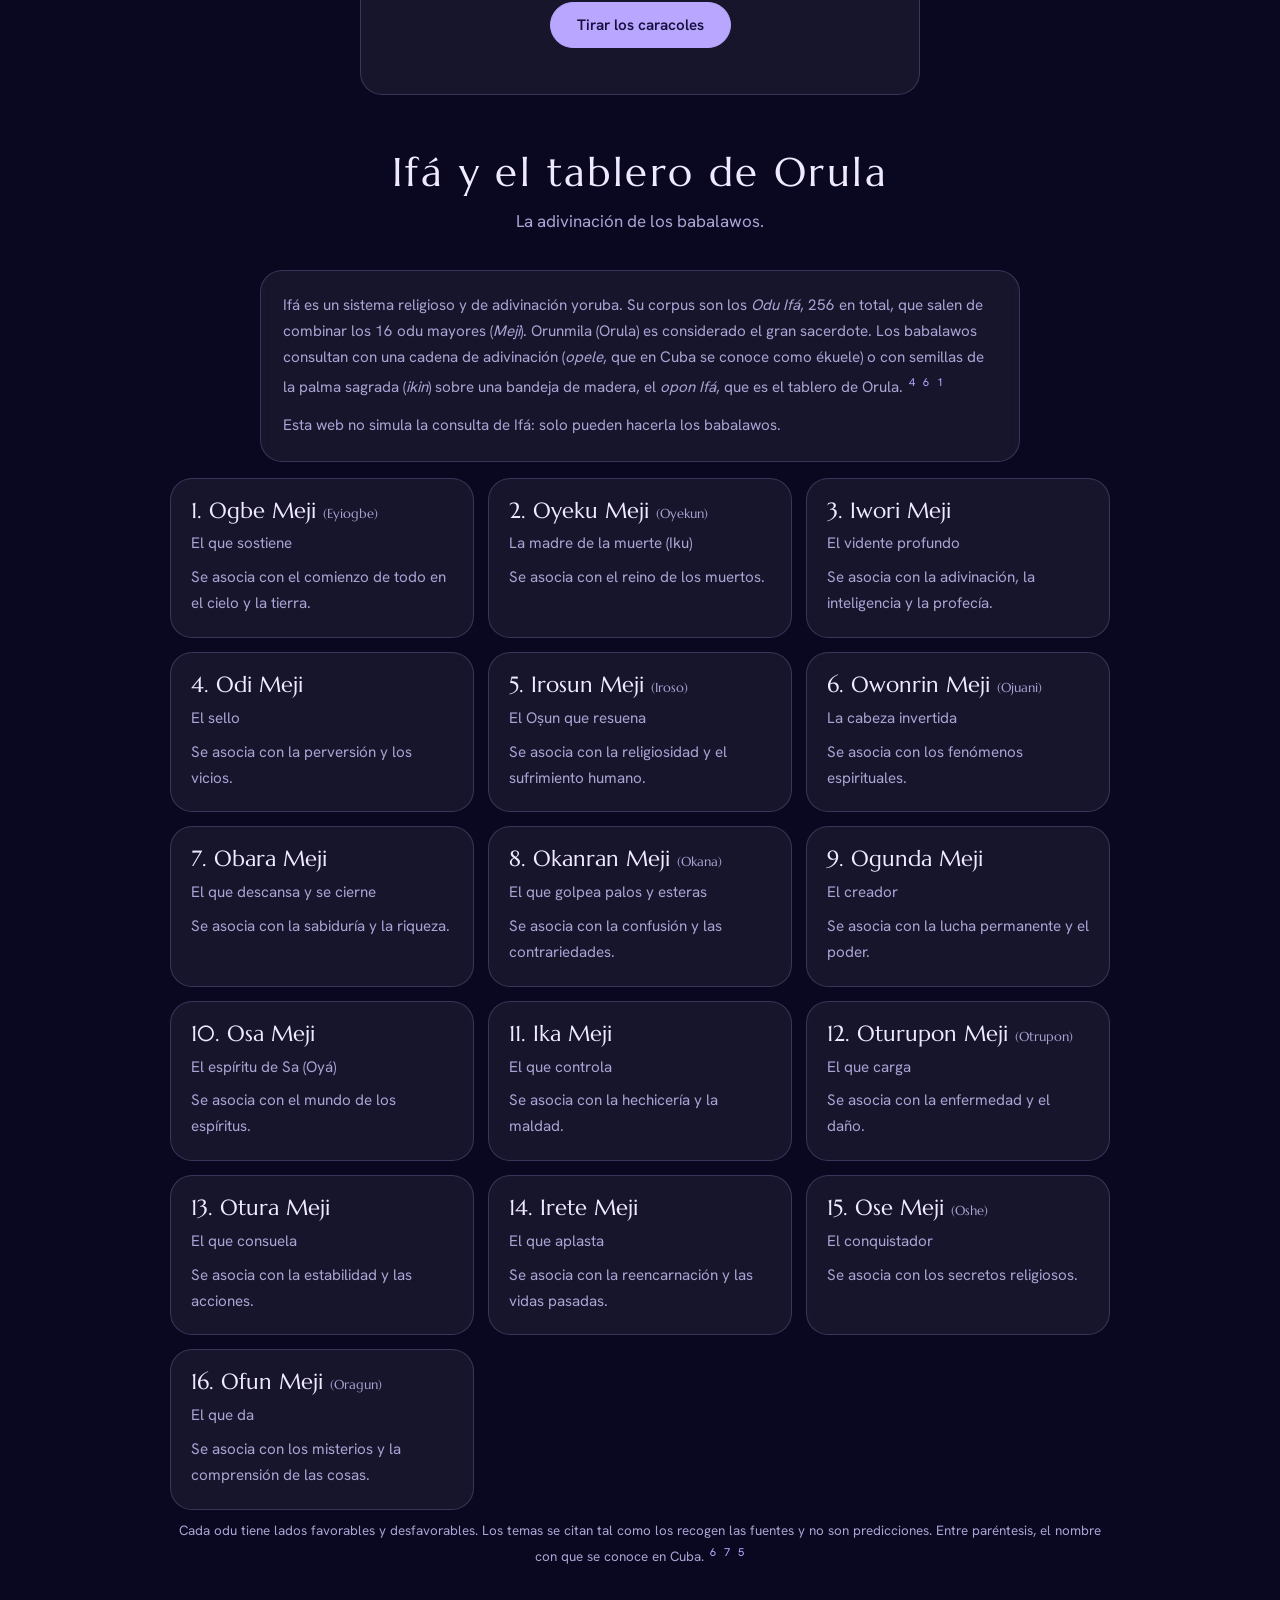
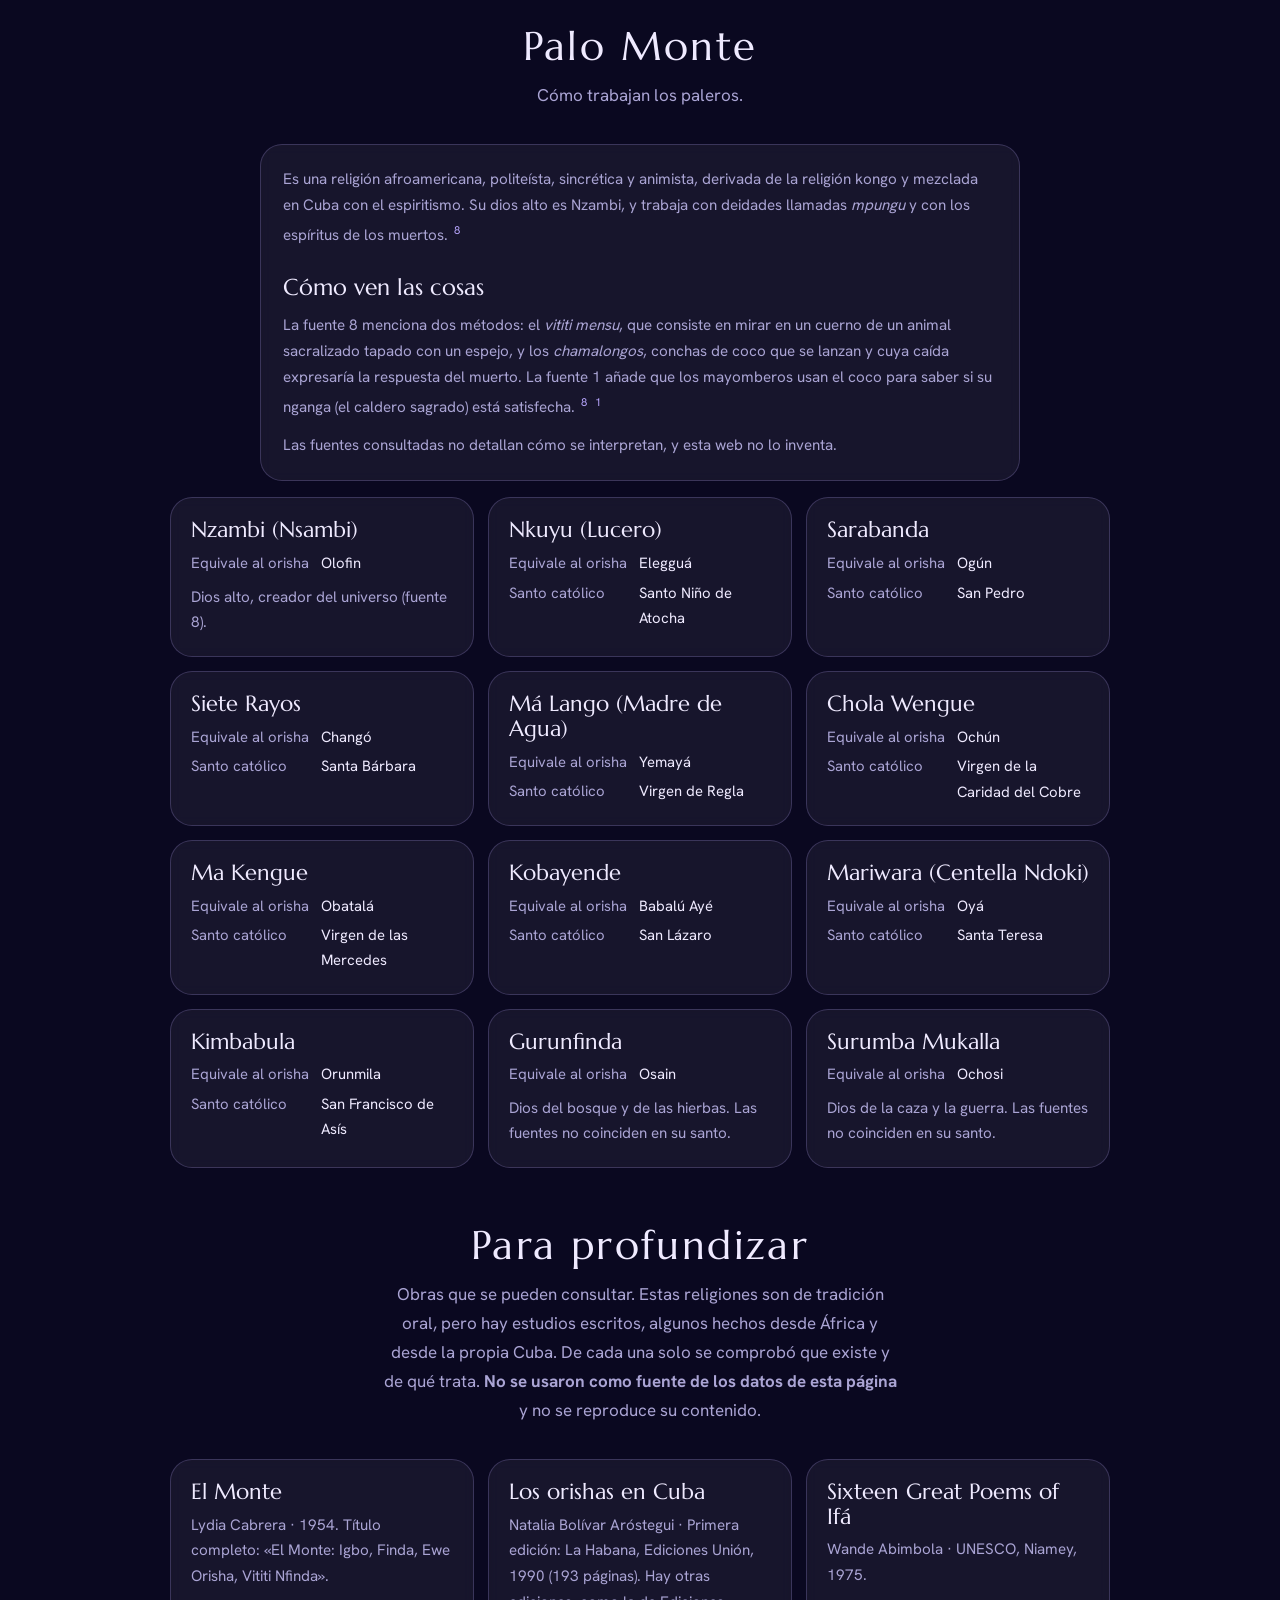
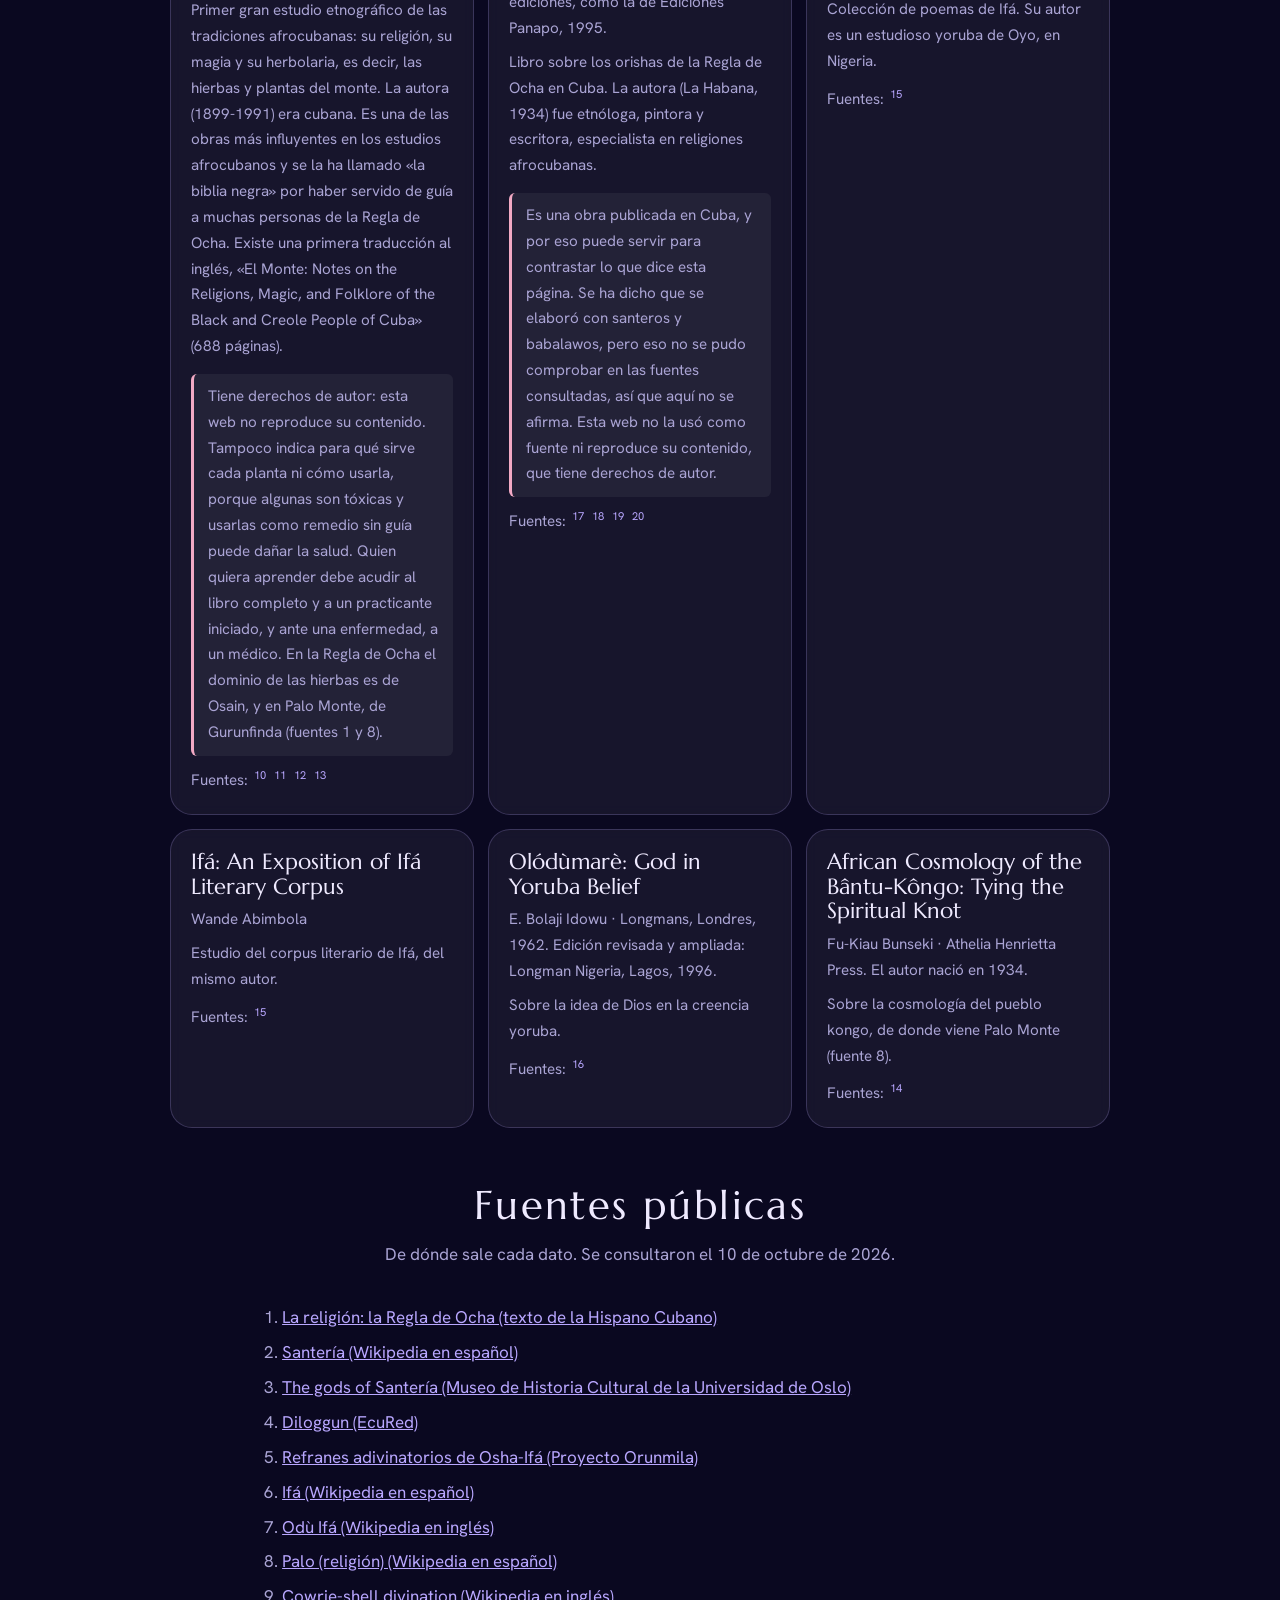
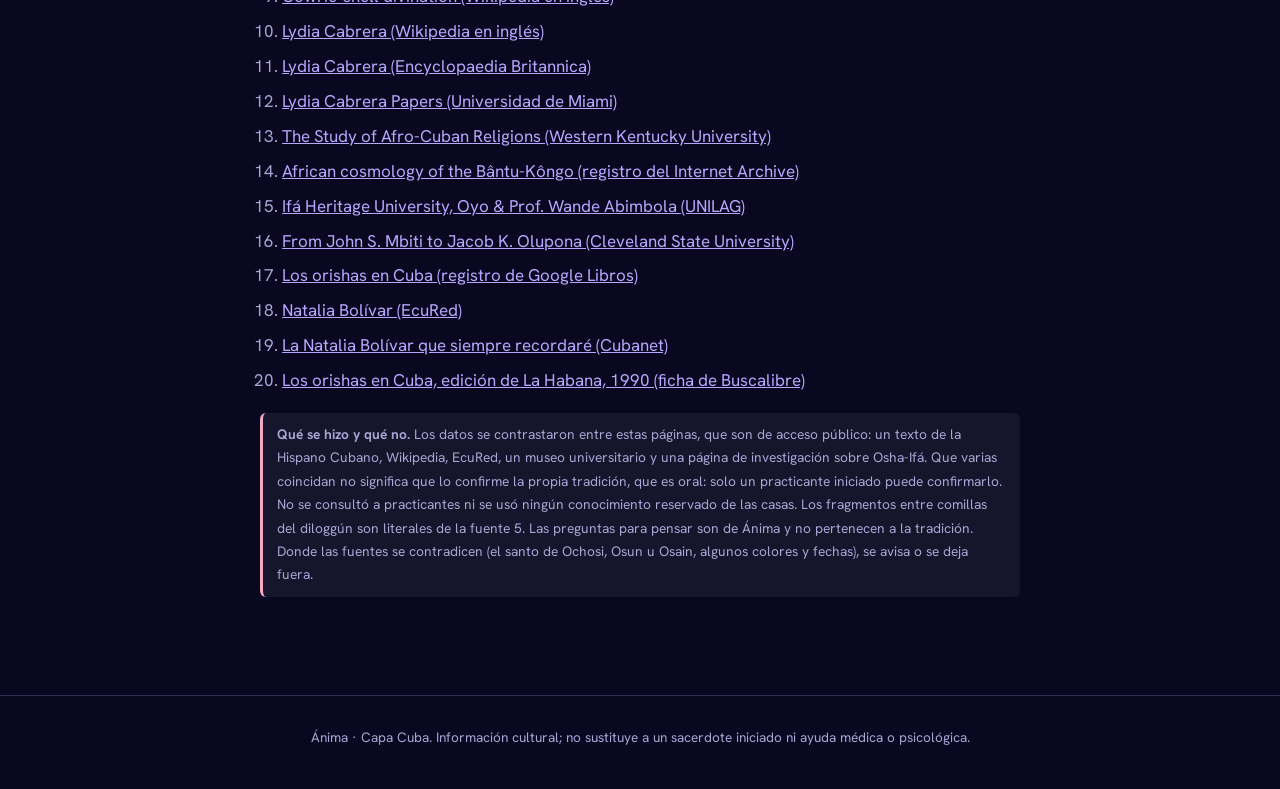
==== commit 40f94617: "Cambiar el dominio a animaquieta.app El dominio vantlygo.com se perdio; el nuevo es animaquieta.app." ====
--- a/cuba/index.html
+++ b/cuba/index.html
@@ -6,7 +6,7 @@
 <title>Cuba · tradiciones afrocubanas · Ánima</title>
 <meta name="description" content="Orishas, santos, sincretismo y formas de adivinación de la Regla de Ocha, Ifá y Palo Monte, con la fuente de cada dato.">
 <meta name="robots" content="noindex">
-<link rel="canonical" href="https://vantlygo.com/cuba/">
+<link rel="canonical" href="https://animaquieta.app/cuba/">
 <meta name="theme-color" content="#0a0820">
 <link rel="manifest" href="/manifest.webmanifest">
 <link rel="icon" type="image/png" href="/icons/favicon-32.png">
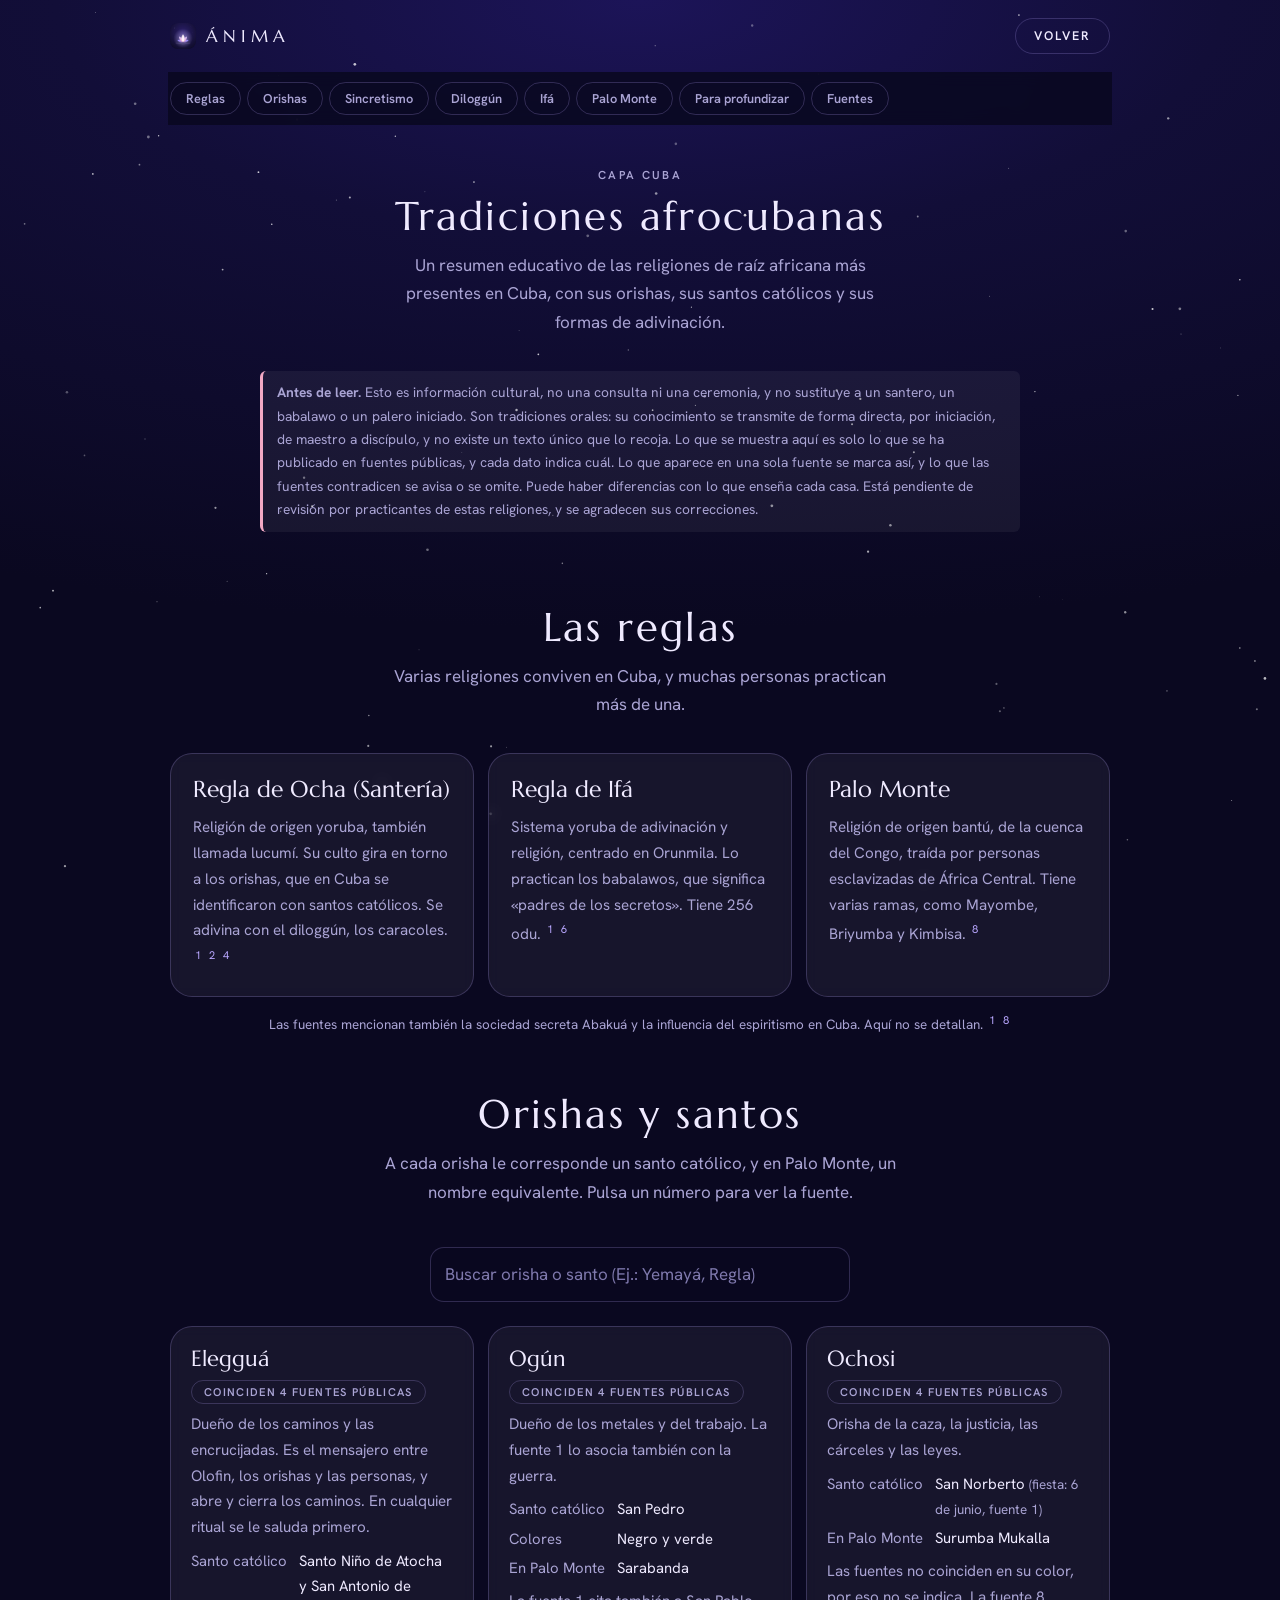
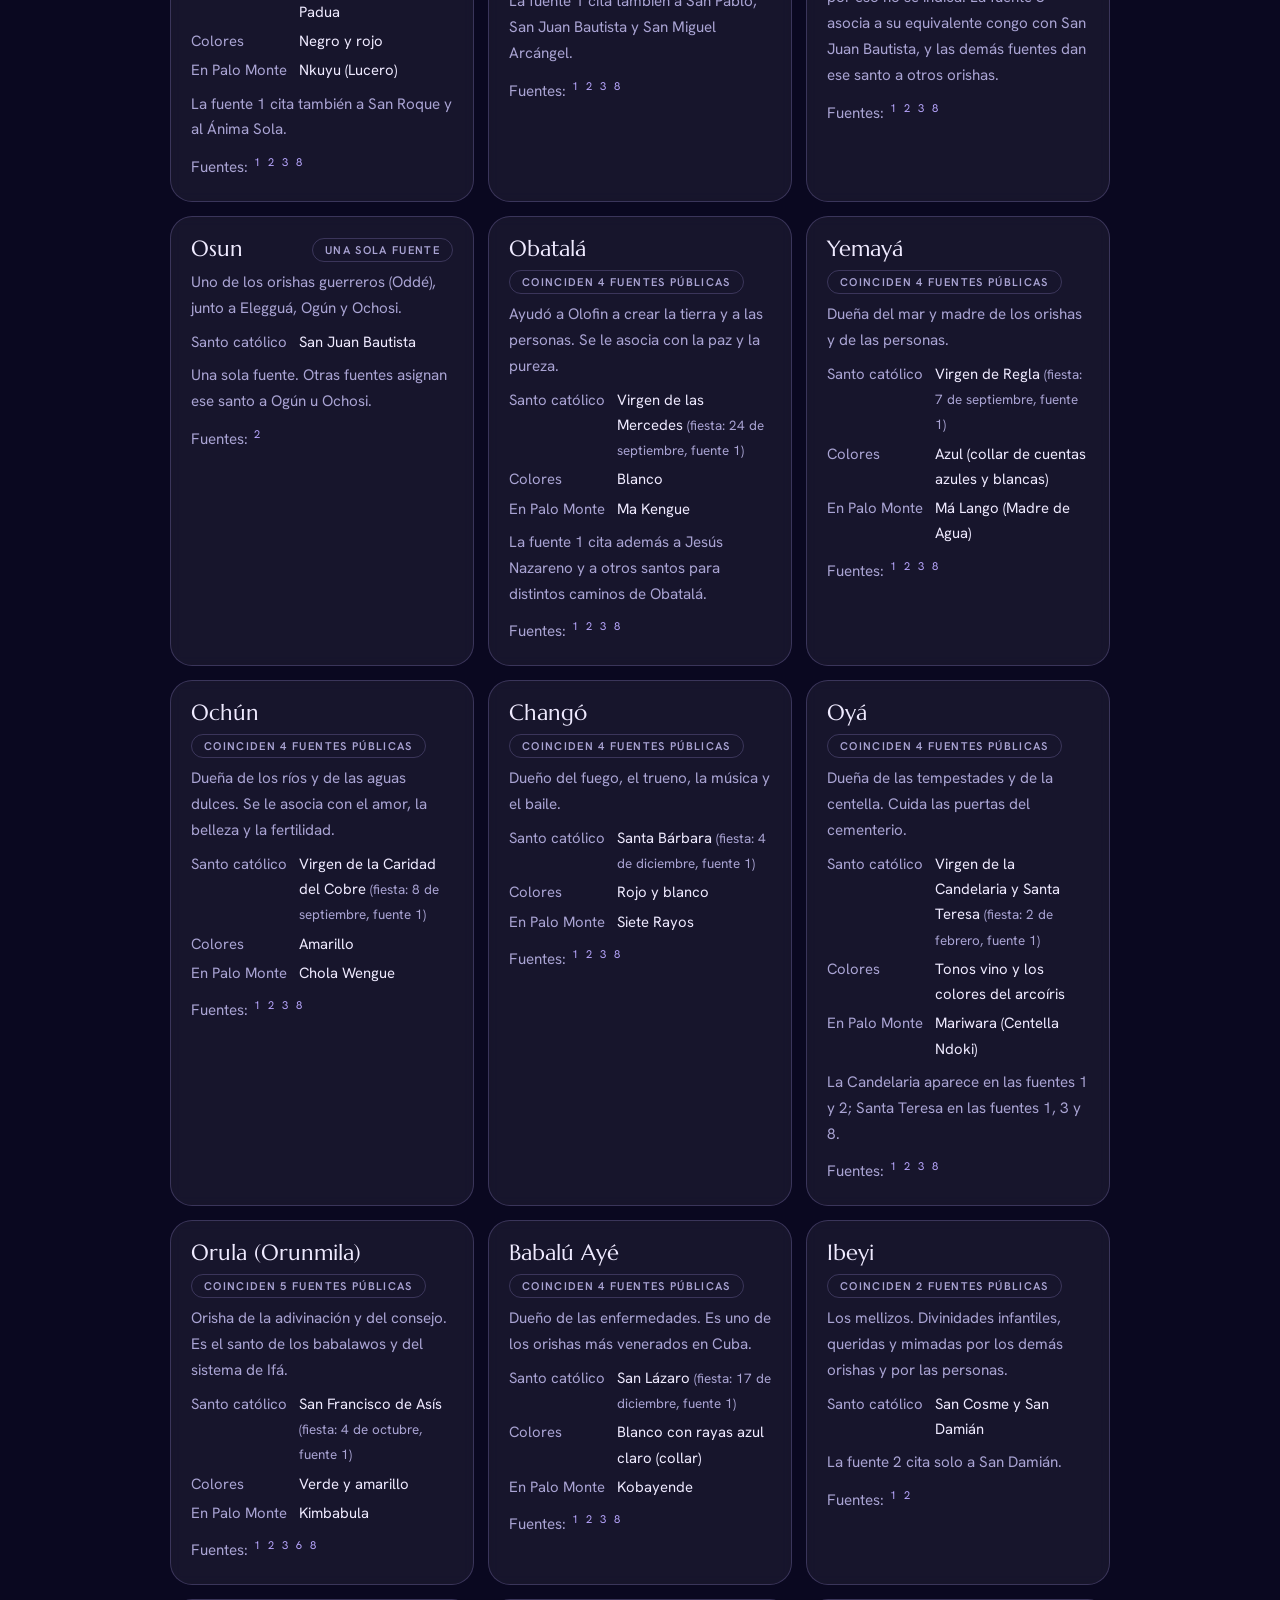
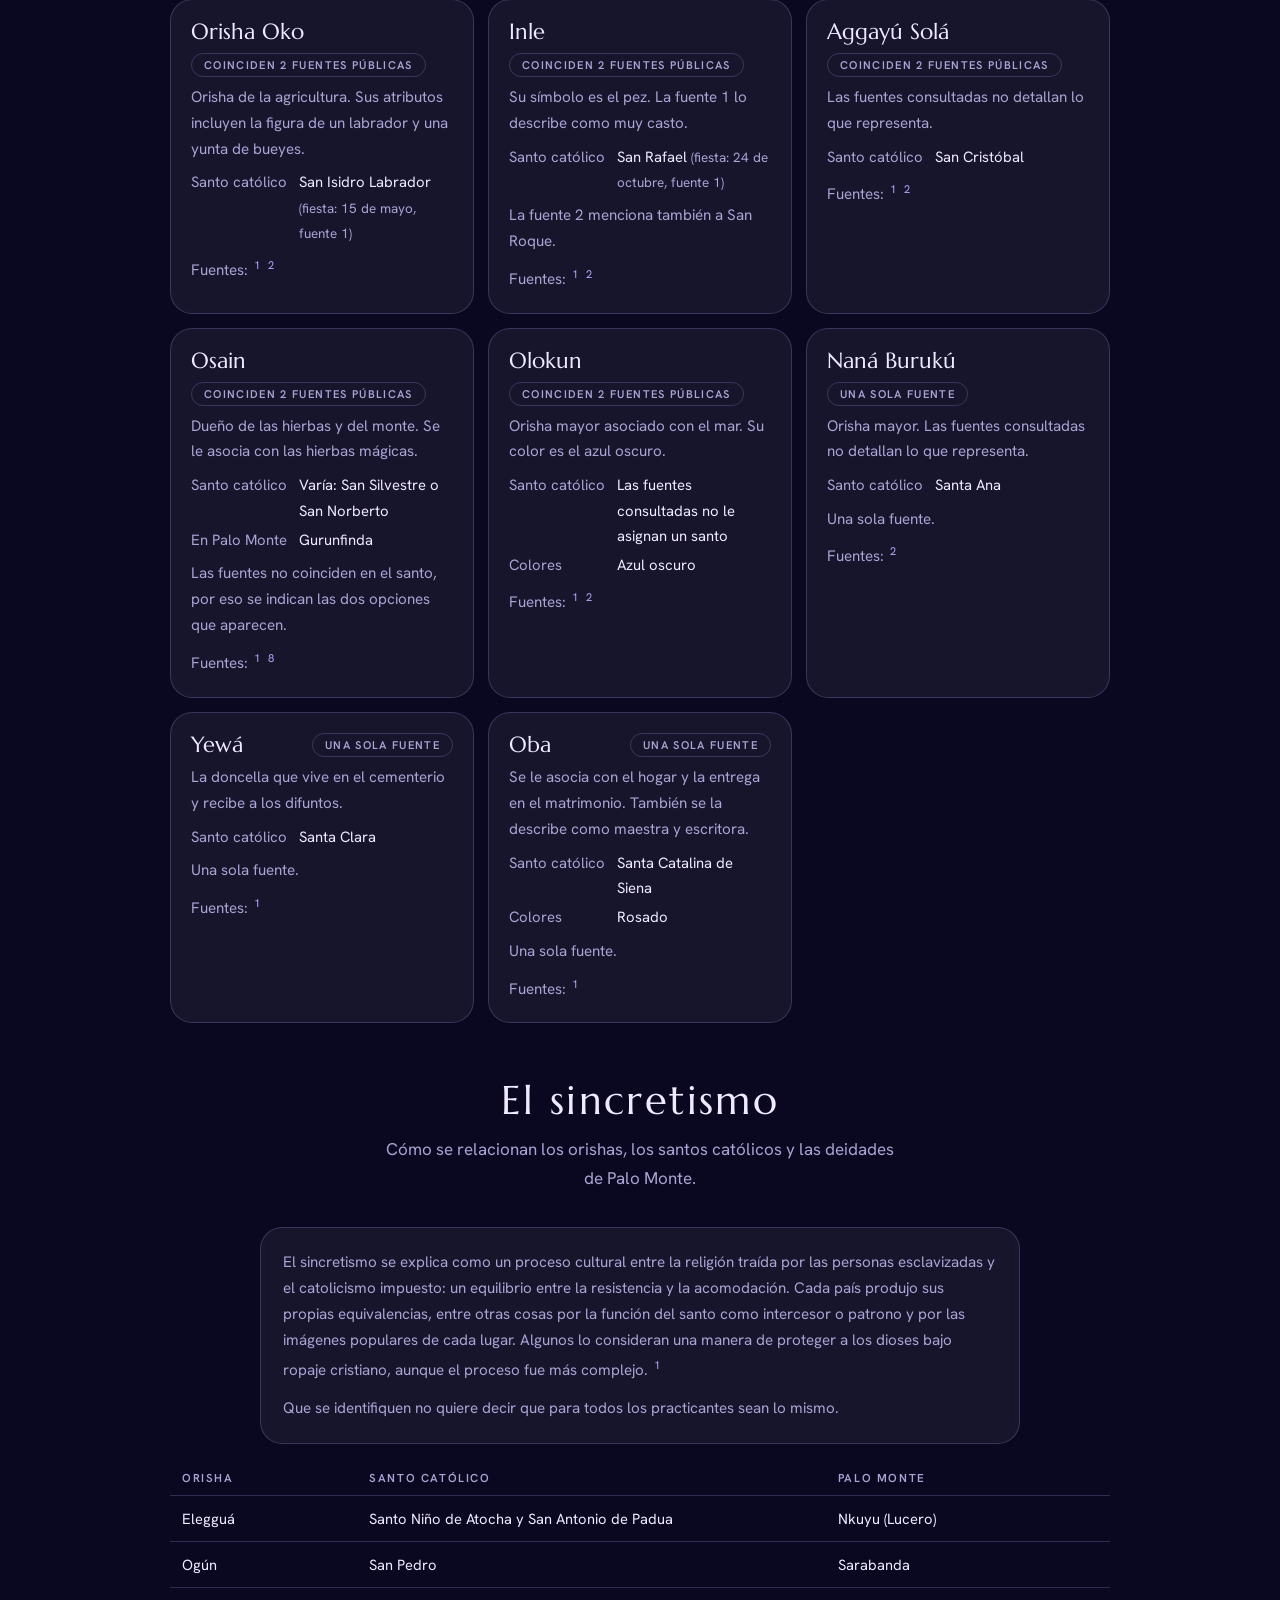
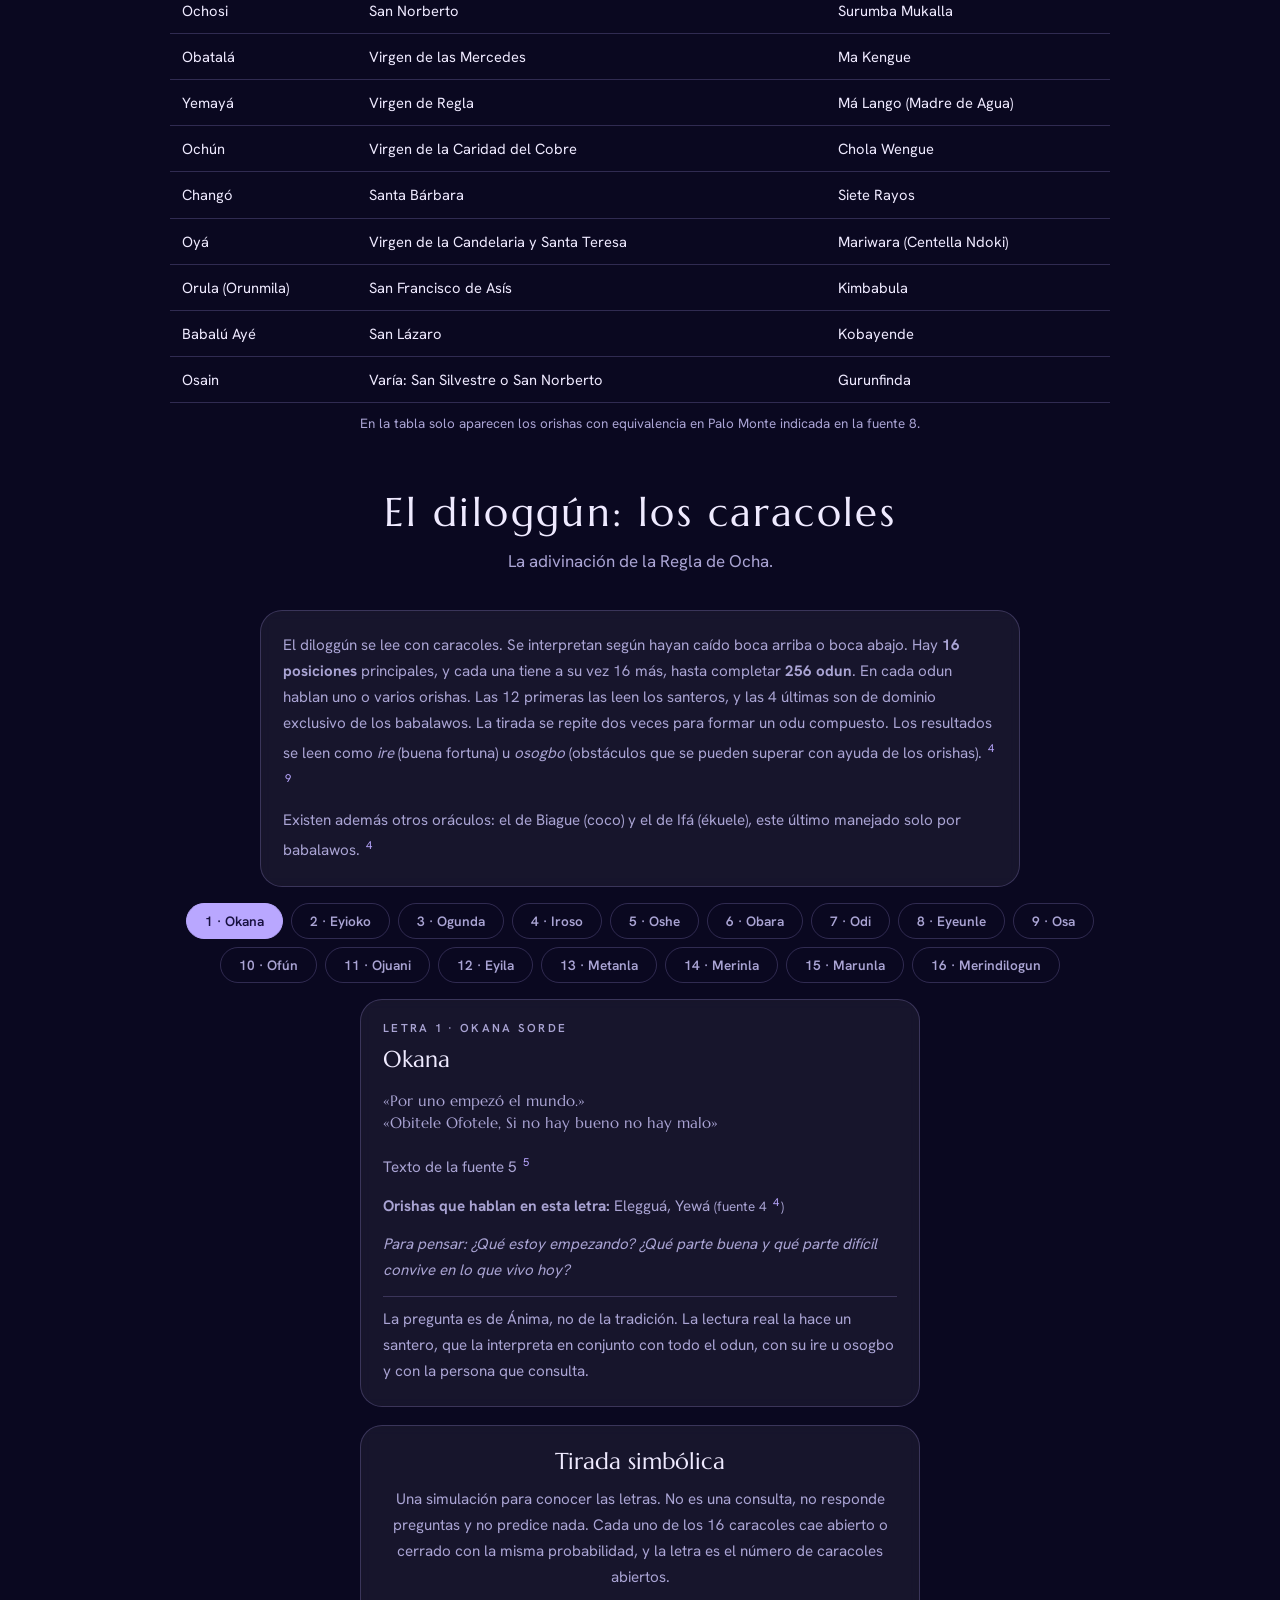
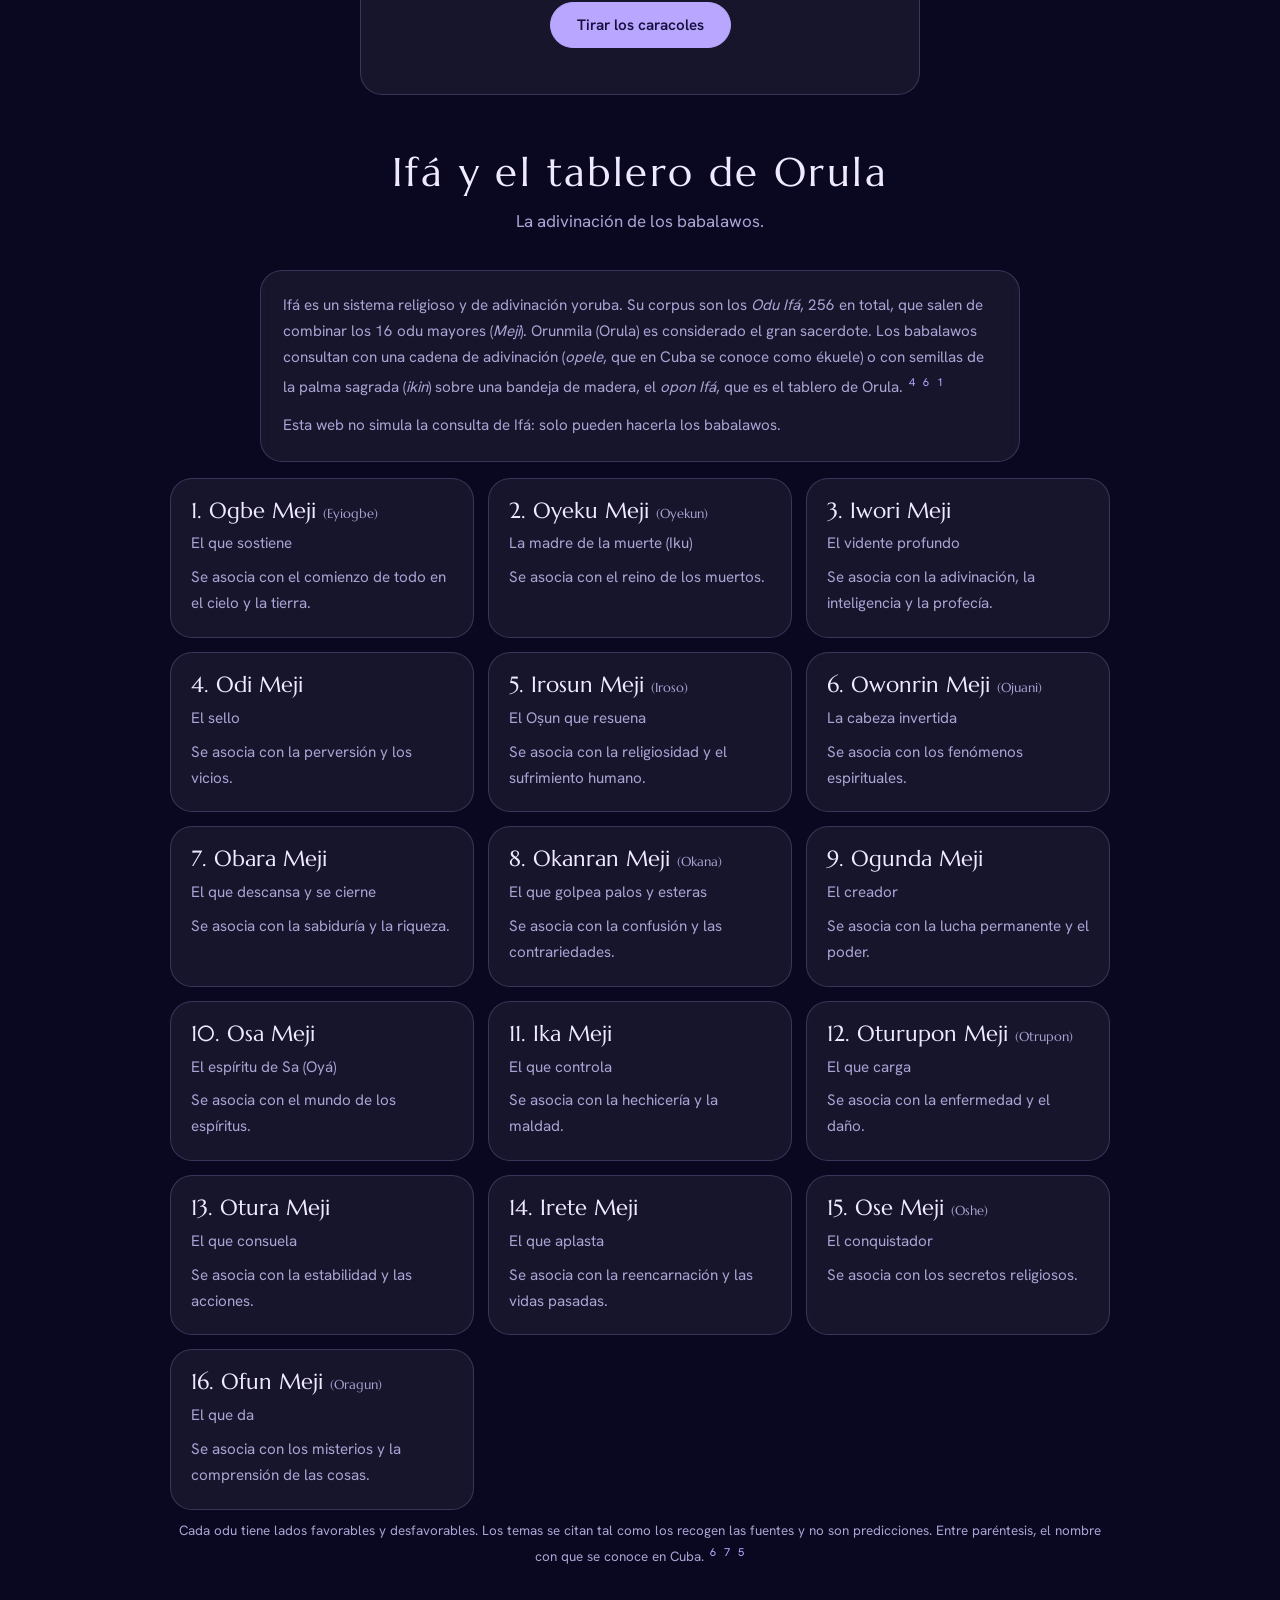
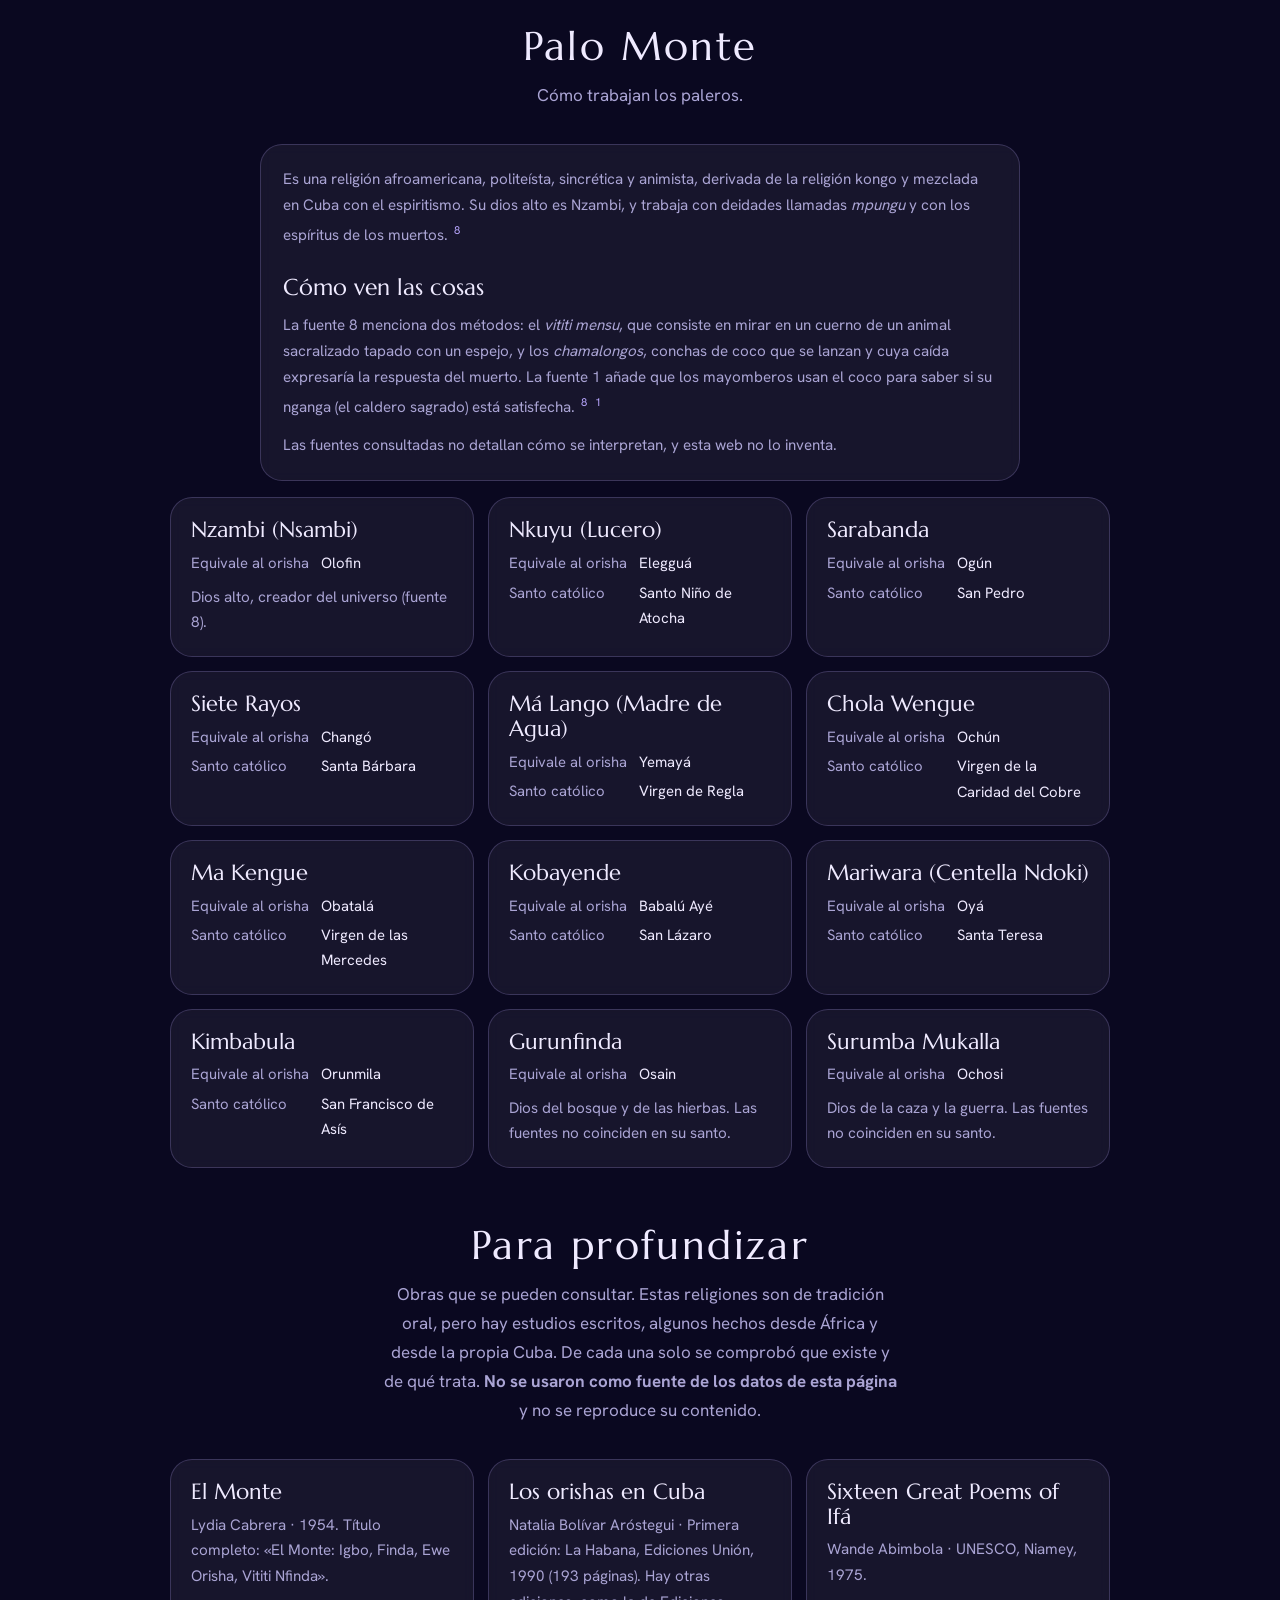
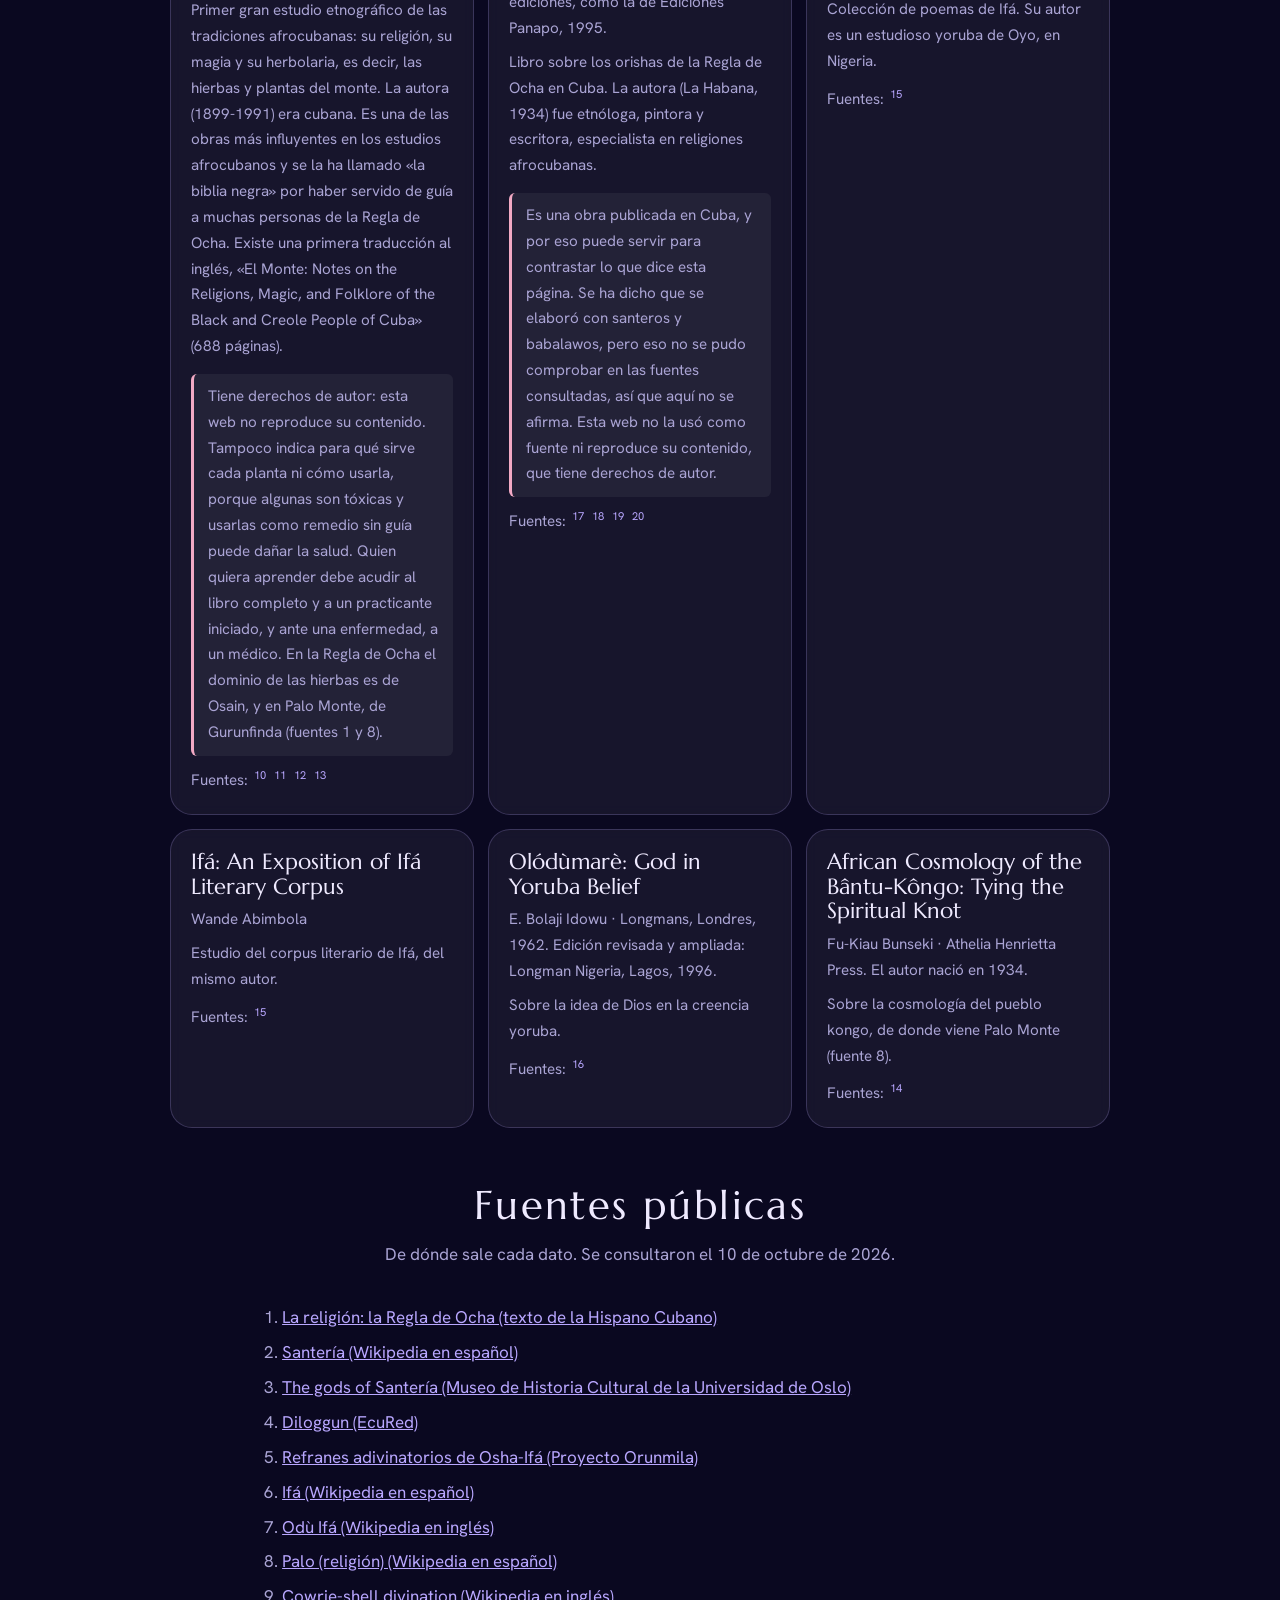
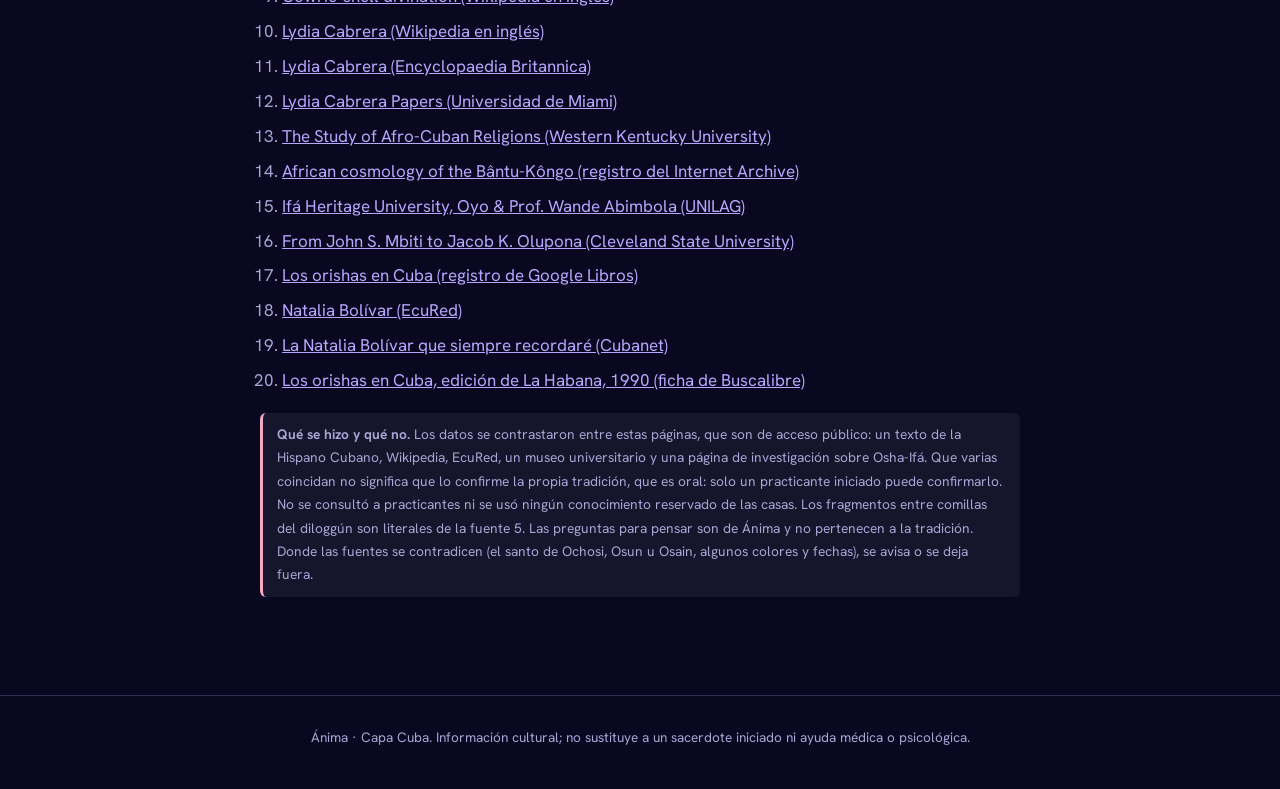
==== commit 09f4bca1: "Publicar la capa Cuba y los 9 articulos revisados Que se muestra: la capa Cuba (pagina /cuba/, datos" ====
--- a/cuba/index.html
+++ b/cuba/index.html
@@ -5,7 +5,6 @@
 <meta name="viewport" content="width=device-width,initial-scale=1,viewport-fit=cover">
 <title>Cuba · tradiciones afrocubanas · Ánima</title>
 <meta name="description" content="Orishas, santos, sincretismo y formas de adivinación de la Regla de Ocha, Ifá y Palo Monte, con la fuente de cada dato.">
-<meta name="robots" content="noindex">
 <link rel="canonical" href="https://animaquieta.app/cuba/">
 <meta name="theme-color" content="#0a0820">
 <link rel="manifest" href="/manifest.webmanifest">
